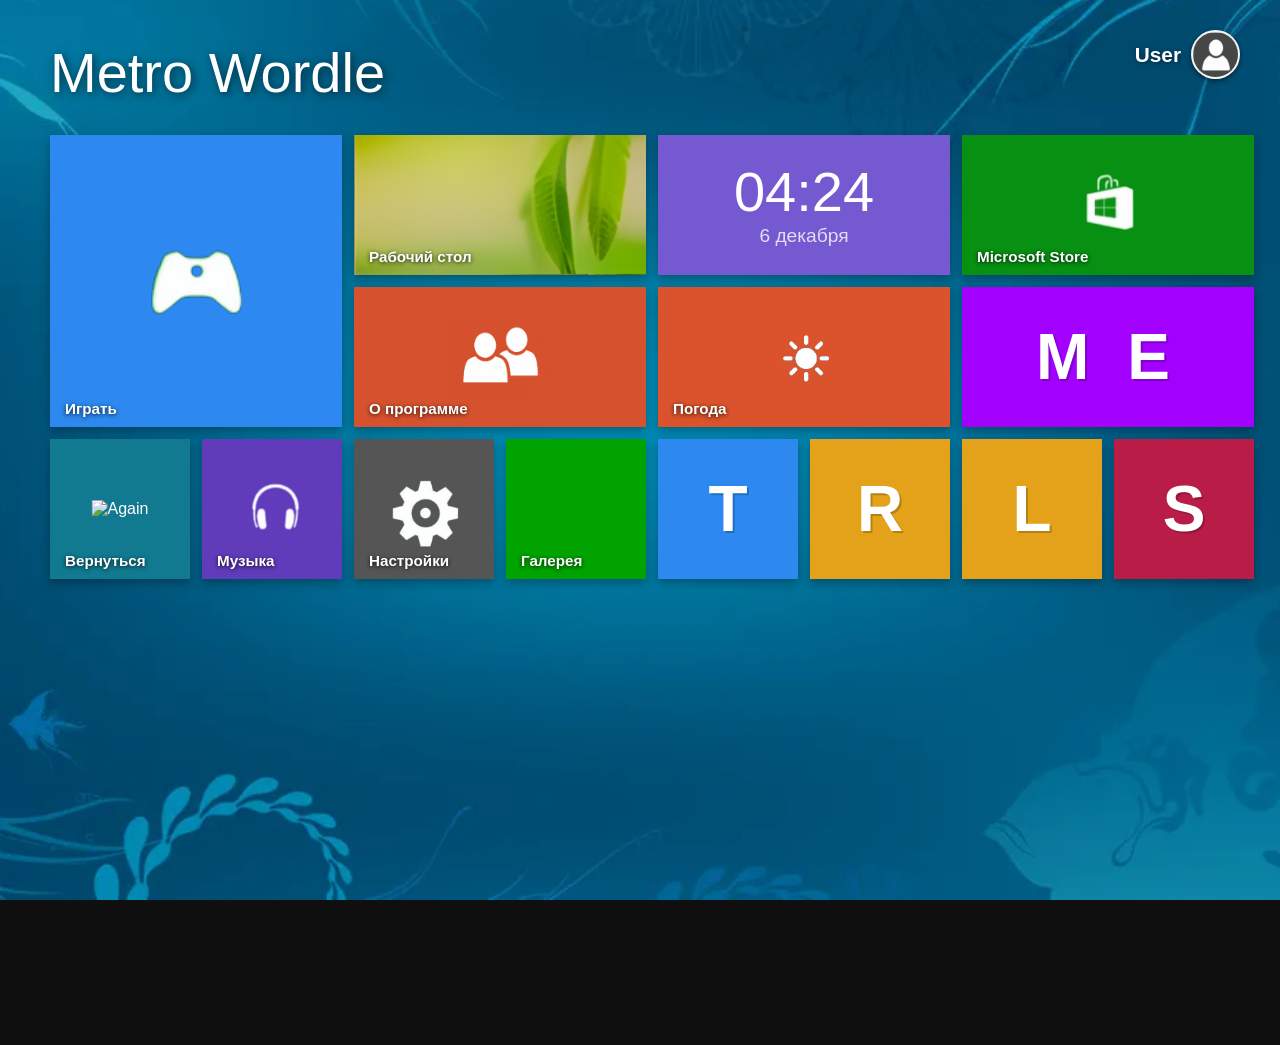
==== index.html @ 3302c1da "Add files via upload" ====
<!DOCTYPE html>
<html lang="ru">
<head>
    <meta charset="UTF-8">
    <meta name="viewport" content="width=device-width, initial-scale=1.0">
    <title>Metro Wordle</title>
    <style>
        @import url('https://fonts.googleapis.com/css2?family=Segoe+UI:wght@300;400;600;700&display=swap');

        :root {
            /* Палитра Metro UI */
            --metro-green: #079012;
            --metro-purple: #7459d1;
            --metro-blue: #2d89ef;
            --metro-red: #b91d47;
            --metro-yellow: #e3a21a;
            --metro-dark: #1d1d1d;
            
            --metro-teal: #117a90;      /* Вернуться в игру */
            --metro-rust: #d6522e;      /* О программе */
            --metro-orange: #da532c;    /* Погода */
            --metro-bright-purple: #a200ff; /* Буквы ME */
            --metro-indigo: #603cba;    /* Музыка */
            --metro-gray: #555555;      /* Настройки */

            --text-white: #ffffff;
        }

        body {
            margin: 0;
            padding: 0;
            font-family: 'Segoe UI', sans-serif;
            background: url('LockScreen.png') no-repeat center center fixed;
            background-size: cover;
            /* Запасной фон, если картинки нет */
            background-color: #0f0f0f; 
            color: var(--text-white);
            height: 100vh;
            overflow: hidden;
            user-select: none;
        }

        /* --- ВЕРХНЯЯ ПАНЕЛЬ --- */
        .top-bar {
            padding: 40px 50px 20px 50px;
            animation: fadeIn 1s ease;
            position: relative;
        }

        .start-title {
            font-size: 3.5rem;
            font-weight: 300;
            text-shadow: 2px 2px 10px rgba(0,0,0,0.6);
        }

        .user-profile {
            position: absolute;
            top: 30px;
            right: 40px;
            display: flex;
            align-items: center;
            gap: 10px;
            cursor: pointer;
            z-index: 50;
        }

        .user-name { 
            font-size: 1.3rem; 
            font-weight: 600; 
            text-shadow: 1px 1px 5px rgba(0,0,0,0.5);
        }
        
        .user-avatar { 
            width: 45px; height: 45px; 
            border-radius: 50%;
            object-fit: cover;
            border: 2px solid rgba(255,255,255,0.8);
            box-shadow: 0 2px 5px rgba(0,0,0,0.5);
            background: #ccc;
        }

        /* --- СЕТКА ПЛИТОК --- */
        .scroll-container {
            width: 100%;
            height: 100%;
            overflow-x: auto;
            overflow-y: hidden;
            padding-bottom: 20px;
        }

        .tile-grid {
            display: grid;
            grid-template-columns: repeat(8, 140px);
            grid-template-rows: repeat(3, 140px);
            gap: 12px;
            padding-left: 50px;
            padding-right: 50px;
            margin-top: 10px;
            animation: slideIn 0.6s ease-out;
            width: max-content;
        }

        .scroll-container::-webkit-scrollbar { height: 8px; }
        .scroll-container::-webkit-scrollbar-track { background: transparent; }
        .scroll-container::-webkit-scrollbar-thumb { background: rgba(255,255,255,0.3); border-radius: 4px; }
        .scroll-container::-webkit-scrollbar-thumb:hover { background: rgba(255,255,255,0.5); }

        @keyframes slideIn {
            from { transform: translateX(50px); opacity: 0; }
            to { transform: translateX(0); opacity: 1; }
        }
        @keyframes fadeIn { from { opacity: 0; } to { opacity: 1; } }

        .tile {
            position: relative;
            cursor: pointer;
            transition: transform 0.1s linear, outline 0.1s;
            overflow: hidden;
            background-color: var(--metro-dark);
            box-shadow: 0 4px 10px rgba(0,0,0,0.3);
        }

        .tile:hover {
            outline: 3px solid rgba(255,255,255,0.5);
            transform: scale(0.98);
            z-index: 10;
        }

        .tile-content {
            position: absolute;
            bottom: 10px;
            left: 15px;
            display: flex;
            flex-direction: column;
            width: 85%;
            z-index: 2;
        }

        .tile-label { font-size: 0.95rem; font-weight: 600; margin-top: 5px; text-shadow: 0 1px 4px rgba(0,0,0,0.8);}
        
        .tile-img {
            position: absolute;
            top: 50%; left: 50%;
            transform: translate(-50%, -50%);
            max-width: 60%;
            max-height: 60%;
            object-fit: contain;
            z-index: 1;
        }

        /* --- СТИЛИ ПЛИТОК --- */
        .tile-game { grid-column: span 2; grid-row: span 2; background: #2d89ef; }
        .tile-game .tile-img { max-width: 50%; max-height: 50%; }

        .tile-clock {
            grid-column: span 2;
            background-color: var(--metro-purple);
            display: flex;
            align-items: center;
            justify-content: center;
        }
        .clock-data { display: flex; flex-direction: column; align-items: center; z-index: 2;}
        .time-text { font-size: 3.5rem; font-weight: 300; line-height: 1; }
        .date-text { font-size: 1.2rem; opacity: 0.8; margin-top: 5px; }

        .tile-store { grid-column: span 2; background-color: var(--metro-green); }

        .tile-desktop { grid-column: span 2; background-color: #2b2b2b; }
        .tile-img-full {
            position: absolute;
            top: 0; left: 0;
            width: 100%; height: 100%;
            object-fit: cover;
            z-index: 0;
        }

        .tile-return { grid-column: span 1; background-color: var(--metro-teal); }
        .tile-about { grid-column: span 2; background-color: var(--metro-rust); }
        .tile-music { grid-column: span 1; background-color: var(--metro-indigo); }
        .tile-weather { grid-column: span 2; background-color: var(--metro-orange); }
        .tile-gallery { grid-column: span 1; background-color: #00a300; }
        .tile-settings { grid-column: span 1; background-color: var(--metro-gray); }

        .tile-letter { display: flex; align-items: center; justify-content: center; }
        .letter-span { font-size: 4rem; font-weight: 700; text-shadow: 2px 2px 0px rgba(0,0,0,0.2); }
        
        .tile-me { grid-column: span 2; background-color: var(--metro-bright-purple); }
        .tile-me .letter-span { letter-spacing: 10px; }

        .tile-t { grid-column: span 1; background-color: var(--metro-blue); }
        .tile-r { grid-column: span 1; background-color: var(--metro-yellow); }
        .tile-l { grid-column: span 1; background-color: #e3a21a; }
        .tile-s { grid-column: span 1; background-color: #b91d47; }

        /* --- ОКНО ПРИЛОЖЕНИЯ --- */
        .app-window {
            display: none;
            position: fixed;
            top: 0; left: 0;
            width: 100%; height: 100%;
            background: #111;
            z-index: 100;
            flex-direction: column;
            animation: openApp 0.3s cubic-bezier(0.1, 0.9, 0.2, 1);
        }

        @keyframes openApp {
            from { transform: scale(0.9); opacity: 0; }
            to { transform: scale(1); opacity: 1; }
        }

        .app-header {
            padding: 15px 30px;
            display: flex;
            align-items: center;
            background: #1f1f1f;
            box-shadow: 0 2px 10px rgba(0,0,0,0.5);
        }

        .back-btn {
            background: none;
            border: 2px solid white;
            border-radius: 50%;
            color: white;
            width: 35px; height: 35px;
            font-size: 18px;
            cursor: pointer;
            margin-right: 20px;
            display: flex; align-items: center; justify-content: center;
        }
        .back-btn:hover { background: white; color: black; }

        .app-title { font-size: 1.5rem; font-weight: 600; text-transform: uppercase; letter-spacing: 1px; }

        /* --- ЭКРАН ВЫБОРА РЕЖИМА --- */
        #mode-selection {
            display: flex;
            flex-direction: row;
            align-items: center;
            justify-content: center;
            height: 100%;
            gap: 40px;
        }

        .selection-card {
            width: 280px;
            height: 280px;
            background: #333;
            display: flex;
            flex-direction: column;
            justify-content: center;
            align-items: center;
            cursor: pointer;
            transition: 0.2s;
            border: 2px solid transparent;
            text-align: center;
            padding: 20px;
        }
        
        .selection-card:hover { transform: scale(1.05); }

        .card-create { background: var(--metro-blue); }
        .card-create:hover { outline: 4px solid rgba(255,255,255,0.3); }

        .card-random { background: var(--metro-green); }
        .card-random:hover { outline: 4px solid rgba(255,255,255,0.3); }

        .card-img-icon {
            width: 100px;
            height: 100px;
            object-fit: contain;
            margin-bottom: 20px;
        }

        .card-title { font-size: 1.8rem; font-weight: 600; margin: 0; }
        .card-desc { font-size: 1rem; opacity: 0.8; margin-top: 10px; }

        /* --- ЭКРАН СОЗДАНИЯ ИГРЫ --- */
        .create-interface {
            display: flex;
            flex-direction: column;
            align-items: center;
            justify-content: center;
            height: 100%;
            animation: fadeIn 0.5s;
        }

        .metro-input {
            background: transparent;
            border: none;
            border-bottom: 2px solid #666;
            color: white;
            font-size: 2.5rem;
            text-align: center;
            width: 80%;
            max-width: 400px;
            padding: 10px;
            margin-bottom: 40px;
            text-transform: uppercase;
            outline: none;
            transition: border-color 0.3s;
        }
        .metro-input:focus { border-color: var(--metro-blue); }
        .metro-input::placeholder { color: #555; font-size: 2rem; }

        .metro-btn-action {
            background: var(--metro-blue);
            color: white;
            padding: 15px 40px;
            font-size: 1.2rem;
            cursor: pointer;
            border: none;
            font-weight: 600;
            transition: 0.2s;
        }
        .metro-btn-action:hover { background: #1b6eae; transform: scale(1.05); }

        .link-box {
            background: #222;
            border: 1px solid #444;
            padding: 15px;
            width: 80%;
            max-width: 500px;
            color: #aaa;
            margin-top: 20px;
            font-family: monospace;
            font-size: 1.1rem;
            text-align: center;
        }

        /* --- ЭКРАН "О ПРОГРАММЕ" --- */
        #about-interface {
            display: none;
            flex-direction: column;
            padding: 40px;
            max-width: 800px;
            margin: 0 auto;
            color: #eee;
            overflow-y: auto;
        }
        #about-interface h2 { font-size: 2.5rem; margin-bottom: 10px; color: var(--metro-rust); }
        #about-interface h4 { font-size: 1.2rem; margin-bottom: 30px; opacity: 0.8; font-weight: 300; }
        #about-interface p { font-size: 1.1rem; line-height: 1.6; margin-bottom: 20px; }
        #about-interface .credits { margin-top: 40px; border-top: 1px solid #444; padding-top: 20px; }
        #about-interface .ps { margin-top: 30px; font-style: italic; opacity: 0.5; font-size: 0.9rem; }

        /* --- ИГРОВОЕ ПОЛЕ --- */
        #game-interface {
            display: none;
            flex-direction: column;
            height: 100%;
        }

        #game-container {
            flex-grow: 1;
            display: flex;
            flex-direction: column;
            align-items: center;
            justify-content: center;
            gap: 6px;
        }

        .row { display: flex; gap: 6px; }

        .tile-game-cell {
            width: 55px; height: 55px;
            border: 2px solid #444;
            display: flex; align-items: center; justify-content: center;
            font-size: 2rem; font-weight: bold;
            text-transform: uppercase;
            background: transparent;
            border-radius: 0;
            transition: background-color 0.5s, border-color 0.5s;
        }

        /* Классы для состояний букв */
        .correct { background-color: var(--metro-green) !important; border-color: var(--metro-green) !important; color: white; }
        .present { background-color: var(--metro-yellow) !important; border-color: var(--metro-yellow) !important; color: white; }
        .absent { background-color: #3a3a3c !important; border-color: #3a3a3c !important; color: white; }

        /* --- КЛАВИАТУРА --- */
        #keyboard-container {
            background: #1a1a1a;
            padding: 15px 0 25px 0;
            display: flex;
            justify-content: center;
        }

        #mini-keyboard {
            display: flex;
            flex-direction: column;
            align-items: center;
            gap: 6px;
            width: 98%;
            max-width: 800px;
        }

        .kb-row {
            display: flex;
            justify-content: center;
            gap: 5px;
            width: 100%;
        }

        .key {
            height: 50px;
            flex: 1;
            background: #444;
            color: white;
            display: flex; align-items: center; justify-content: center;
            font-weight: 600;
            cursor: pointer;
            font-size: 1.1rem;
            border-radius: 4px;
            max-width: 50px;
            transition: background 0.1s;
        }
        
        .key:hover { background: #666; }
        .key:active { background: #888; }

        .key-wide { flex: 1.5; max-width: 80px; font-size: 0.9rem; }
        .key-enter { background: var(--metro-green); }
        .key-back { background: var(--metro-red); }

        #message-area {
            text-align: center;
            height: 30px;
            color: white;
            font-size: 1.2rem;
            margin-top: 10px;
        }
    </style>
</head>
<body>

    <div class="top-bar">
        <div class="start-title">Metro Wordle</div>
        
        <div class="user-profile">
            <div class="user-name">User</div>
            <img src="user.png" alt="User" class="user-avatar">
        </div>
    </div>

    <!-- Контейнер с прокруткой -->
    <div class="scroll-container">
        <div class="tile-grid">
            
            <!-- КОЛОНКА 1-2 -->
            <!-- Игра -->
            <div class="tile tile-game" onclick="openGameMenu()">
                <img src="Game.png" alt="Game" class="tile-img">
                <div class="tile-content">
                    <span class="tile-label">Играть</span>
                </div>
            </div>
            <!-- Рабочий стол -->
            <div class="tile tile-desktop">
                <img src="Desktop.png" alt="Desktop" class="tile-img-full">
                <div class="tile-content">
                    <span class="tile-label">Рабочий стол</span>
                </div>
            </div>

            <!-- КОЛОНКА 3-4 -->
            <!-- Часы -->
            <div class="tile tile-clock" id="live-clock">
                <div class="clock-data">
                    <span class="time-text">--:--</span>
                    <span class="date-text">-- ---</span>
                </div>
            </div>
            <!-- Магазин -->
            <div class="tile tile-store">
                <img src="Store.png" alt="Store" class="tile-img">
                <div class="tile-content">
                    <span class="tile-label">Microsoft Store</span>
                </div>
            </div>
            <!-- О программе -->
            <div class="tile tile-about" onclick="openAbout()">
                <img src="info.png" alt="Info" class="tile-img">
                <div class="tile-content">
                    <span class="tile-label">О программе</span>
                </div>
            </div>

            <!-- КОЛОНКА 5-6 -->
            <!-- Погода -->
            <div class="tile tile-weather">
                <img src="weather.png" alt="Weather" class="tile-img">
                <div class="tile-content">
                    <span class="tile-label">Погода</span>
                </div>
            </div>
            <!-- ME -->
            <div class="tile tile-letter tile-me"><span class="letter-span">M E</span></div>
            <!-- Вернуться -->
            <div class="tile tile-return" onclick="resumeGame()">
                <img src="again.png" alt="Again" class="tile-img">
                <div class="tile-content">
                    <span class="tile-label">Вернуться</span>
                </div>
            </div>
            <!-- Музыка -->
            <div class="tile tile-music">
                <img src="Music.png" alt="Music" class="tile-img">
                <div class="tile-content">
                    <span class="tile-label">Музыка</span>
                </div>
            </div>

            <!-- КОЛОНКА 7-8 -->
            <!-- Настройки -->
            <div class="tile tile-settings">
                <img src="Seting.png" alt="Settings" class="tile-img">
                <div class="tile-content">
                    <span class="tile-label">Настройки</span>
                </div>
            </div>
             <!-- Галерея -->
             <div class="tile tile-gallery">
                <div class="tile-content">
                    <span class="tile-label">Галерея</span>
                </div>
            </div>
            <!-- Буквы T R -->
            <div class="tile tile-letter tile-t"><span class="letter-span">T</span></div>
            <div class="tile tile-letter tile-r"><span class="letter-span">R</span></div>
            <!-- Буквы L S -->
            <div class="tile tile-letter tile-l"><span class="letter-span">L</span></div>
            <div class="tile tile-letter tile-s"><span class="letter-span">S</span></div>

        </div>
    </div>

    <!-- Внутреннее окно приложения -->
    <div id="game-app" class="app-window">
        <div class="app-header">
            <div class="back-btn" onclick="handleBackButton()">&#8592;</div>
            <span class="app-title" id="app-title-text">METRO WORDLE</span>
        </div>

        <!-- Экран выбора режима -->
        <div id="mode-selection">
            <div class="selection-card card-create" onclick="startCreateMode()">
                <img src="Create.png" alt="Create" class="card-img-icon">
                <div class="card-title">Создать игру</div>
                <div class="card-desc">Загадай слово для друга</div>
            </div>

            <div class="selection-card card-random" onclick="startRandomMode()">
                <img src="Random.png" alt="Random" class="card-img-icon">
                <div class="card-title">Случайно</div>
                <div class="card-desc">Угадай слово из базы</div>
            </div>
        </div>

        <!-- Интерфейс самой игры -->
        <div id="game-interface">
            <div id="message-area"></div>
            <div id="game-container"></div>
            
            <div id="keyboard-container">
                <div id="mini-keyboard"></div>
            </div>
        </div>

        <!-- Интерфейс "О программе" -->
        <div id="about-interface">
            <h2>Metro Wordle</h2>
            <h4>Улучшенная версия Wordle</h4>
            
            <p><strong>История создания:</strong> Мы с друзьями играли в Wordle и заметили, что мало букв. Jonny_Silver решил создать свой Wordle — изначально назвав его Meme Wordle. Позже проект подхватил Laroslav7, который придумал концепцию Metro Wordle.</p>
            
            <div class="credits">
                <p><strong>Версия:</strong> 1.1</p>
                <p><strong>Программисты:</strong> Google AI Studio, Gemini</p>
            </div>

            <div class="ps">P.S. Этот сайт создан без CSS (почти).</div>
        </div>
    </div>

    <script src="script.js"></script>
</body>
</html>
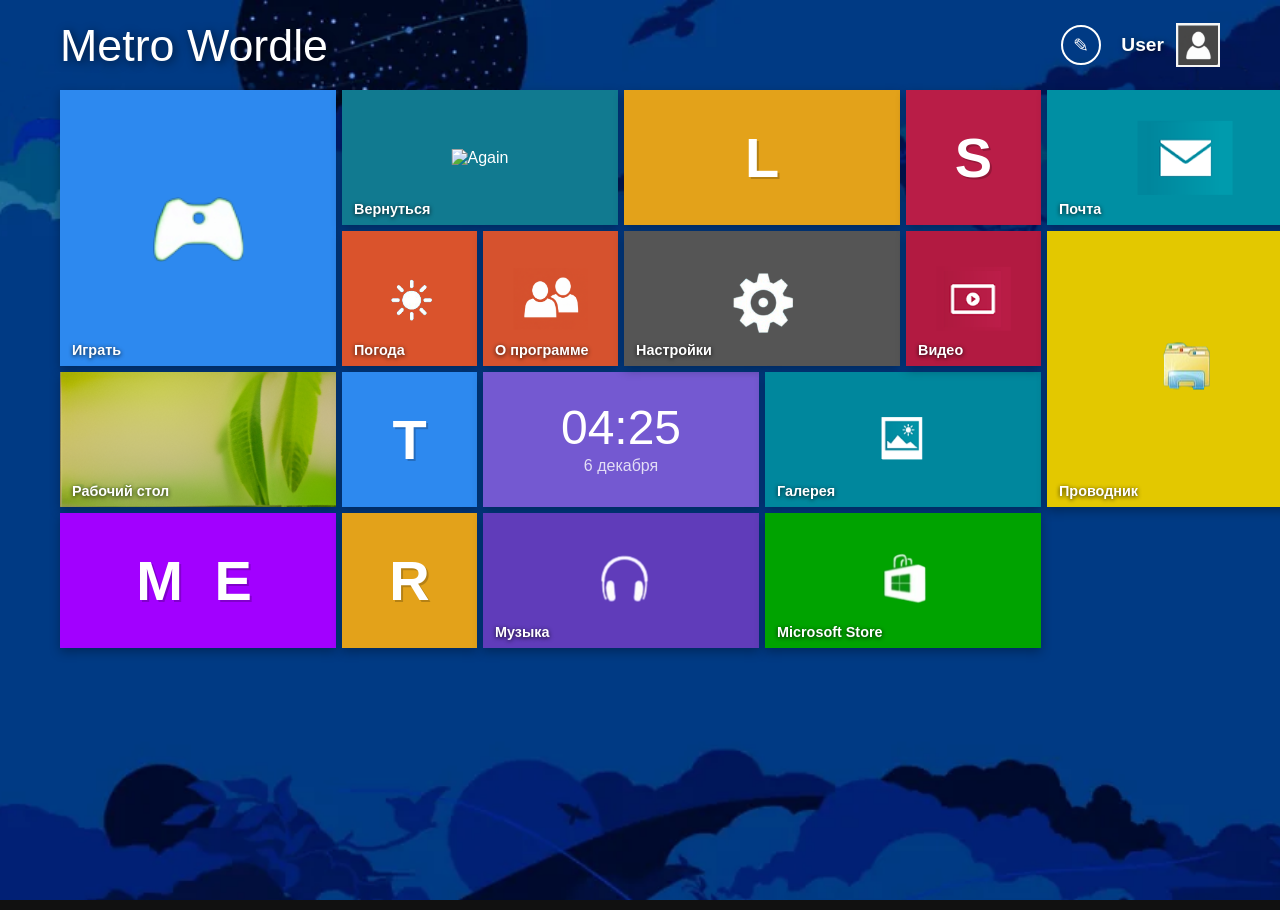
==== commit 3dedebab: "Wordle Metro 1.2  полный релиз" ====
--- a/index.html
+++ b/index.html
@@ -1,588 +1,478 @@
-<!DOCTYPE html>
-<html lang="ru">
-<head>
-    <meta charset="UTF-8">
-    <meta name="viewport" content="width=device-width, initial-scale=1.0">
-    <title>Metro Wordle</title>
-    <style>
-        @import url('https://fonts.googleapis.com/css2?family=Segoe+UI:wght@300;400;600;700&display=swap');
-
-        :root {
-            /* Палитра Metro UI */
-            --metro-green: #079012;
-            --metro-purple: #7459d1;
-            --metro-blue: #2d89ef;
-            --metro-red: #b91d47;
-            --metro-yellow: #e3a21a;
-            --metro-dark: #1d1d1d;
-            
-            --metro-teal: #117a90;      /* Вернуться в игру */
-            --metro-rust: #d6522e;      /* О программе */
-            --metro-orange: #da532c;    /* Погода */
-            --metro-bright-purple: #a200ff; /* Буквы ME */
-            --metro-indigo: #603cba;    /* Музыка */
-            --metro-gray: #555555;      /* Настройки */
-
-            --text-white: #ffffff;
-        }
-
-        body {
-            margin: 0;
-            padding: 0;
-            font-family: 'Segoe UI', sans-serif;
-            background: url('LockScreen.png') no-repeat center center fixed;
-            background-size: cover;
-            /* Запасной фон, если картинки нет */
-            background-color: #0f0f0f; 
-            color: var(--text-white);
-            height: 100vh;
-            overflow: hidden;
-            user-select: none;
-        }
-
-        /* --- ВЕРХНЯЯ ПАНЕЛЬ --- */
-        .top-bar {
-            padding: 40px 50px 20px 50px;
-            animation: fadeIn 1s ease;
-            position: relative;
-        }
-
-        .start-title {
-            font-size: 3.5rem;
-            font-weight: 300;
-            text-shadow: 2px 2px 10px rgba(0,0,0,0.6);
-        }
-
-        .user-profile {
-            position: absolute;
-            top: 30px;
-            right: 40px;
-            display: flex;
-            align-items: center;
-            gap: 10px;
-            cursor: pointer;
-            z-index: 50;
-        }
-
-        .user-name { 
-            font-size: 1.3rem; 
-            font-weight: 600; 
-            text-shadow: 1px 1px 5px rgba(0,0,0,0.5);
-        }
-        
-        .user-avatar { 
-            width: 45px; height: 45px; 
-            border-radius: 50%;
-            object-fit: cover;
-            border: 2px solid rgba(255,255,255,0.8);
-            box-shadow: 0 2px 5px rgba(0,0,0,0.5);
-            background: #ccc;
-        }
-
-        /* --- СЕТКА ПЛИТОК --- */
-        .scroll-container {
-            width: 100%;
-            height: 100%;
-            overflow-x: auto;
-            overflow-y: hidden;
-            padding-bottom: 20px;
-        }
-
-        .tile-grid {
-            display: grid;
-            grid-template-columns: repeat(8, 140px);
-            grid-template-rows: repeat(3, 140px);
-            gap: 12px;
-            padding-left: 50px;
-            padding-right: 50px;
-            margin-top: 10px;
-            animation: slideIn 0.6s ease-out;
-            width: max-content;
-        }
-
-        .scroll-container::-webkit-scrollbar { height: 8px; }
-        .scroll-container::-webkit-scrollbar-track { background: transparent; }
-        .scroll-container::-webkit-scrollbar-thumb { background: rgba(255,255,255,0.3); border-radius: 4px; }
-        .scroll-container::-webkit-scrollbar-thumb:hover { background: rgba(255,255,255,0.5); }
-
-        @keyframes slideIn {
-            from { transform: translateX(50px); opacity: 0; }
-            to { transform: translateX(0); opacity: 1; }
-        }
-        @keyframes fadeIn { from { opacity: 0; } to { opacity: 1; } }
-
-        .tile {
-            position: relative;
-            cursor: pointer;
-            transition: transform 0.1s linear, outline 0.1s;
-            overflow: hidden;
-            background-color: var(--metro-dark);
-            box-shadow: 0 4px 10px rgba(0,0,0,0.3);
-        }
-
-        .tile:hover {
-            outline: 3px solid rgba(255,255,255,0.5);
-            transform: scale(0.98);
-            z-index: 10;
-        }
-
-        .tile-content {
-            position: absolute;
-            bottom: 10px;
-            left: 15px;
-            display: flex;
-            flex-direction: column;
-            width: 85%;
-            z-index: 2;
-        }
-
-        .tile-label { font-size: 0.95rem; font-weight: 600; margin-top: 5px; text-shadow: 0 1px 4px rgba(0,0,0,0.8);}
-        
-        .tile-img {
-            position: absolute;
-            top: 50%; left: 50%;
-            transform: translate(-50%, -50%);
-            max-width: 60%;
-            max-height: 60%;
-            object-fit: contain;
-            z-index: 1;
-        }
-
-        /* --- СТИЛИ ПЛИТОК --- */
-        .tile-game { grid-column: span 2; grid-row: span 2; background: #2d89ef; }
-        .tile-game .tile-img { max-width: 50%; max-height: 50%; }
-
-        .tile-clock {
-            grid-column: span 2;
-            background-color: var(--metro-purple);
-            display: flex;
-            align-items: center;
-            justify-content: center;
-        }
-        .clock-data { display: flex; flex-direction: column; align-items: center; z-index: 2;}
-        .time-text { font-size: 3.5rem; font-weight: 300; line-height: 1; }
-        .date-text { font-size: 1.2rem; opacity: 0.8; margin-top: 5px; }
-
-        .tile-store { grid-column: span 2; background-color: var(--metro-green); }
-
-        .tile-desktop { grid-column: span 2; background-color: #2b2b2b; }
-        .tile-img-full {
-            position: absolute;
-            top: 0; left: 0;
-            width: 100%; height: 100%;
-            object-fit: cover;
-            z-index: 0;
-        }
-
-        .tile-return { grid-column: span 1; background-color: var(--metro-teal); }
-        .tile-about { grid-column: span 2; background-color: var(--metro-rust); }
-        .tile-music { grid-column: span 1; background-color: var(--metro-indigo); }
-        .tile-weather { grid-column: span 2; background-color: var(--metro-orange); }
-        .tile-gallery { grid-column: span 1; background-color: #00a300; }
-        .tile-settings { grid-column: span 1; background-color: var(--metro-gray); }
-
-        .tile-letter { display: flex; align-items: center; justify-content: center; }
-        .letter-span { font-size: 4rem; font-weight: 700; text-shadow: 2px 2px 0px rgba(0,0,0,0.2); }
-        
-        .tile-me { grid-column: span 2; background-color: var(--metro-bright-purple); }
-        .tile-me .letter-span { letter-spacing: 10px; }
-
-        .tile-t { grid-column: span 1; background-color: var(--metro-blue); }
-        .tile-r { grid-column: span 1; background-color: var(--metro-yellow); }
-        .tile-l { grid-column: span 1; background-color: #e3a21a; }
-        .tile-s { grid-column: span 1; background-color: #b91d47; }
-
-        /* --- ОКНО ПРИЛОЖЕНИЯ --- */
-        .app-window {
-            display: none;
-            position: fixed;
-            top: 0; left: 0;
-            width: 100%; height: 100%;
-            background: #111;
-            z-index: 100;
-            flex-direction: column;
-            animation: openApp 0.3s cubic-bezier(0.1, 0.9, 0.2, 1);
-        }
-
-        @keyframes openApp {
-            from { transform: scale(0.9); opacity: 0; }
-            to { transform: scale(1); opacity: 1; }
-        }
-
-        .app-header {
-            padding: 15px 30px;
-            display: flex;
-            align-items: center;
-            background: #1f1f1f;
-            box-shadow: 0 2px 10px rgba(0,0,0,0.5);
-        }
-
-        .back-btn {
-            background: none;
-            border: 2px solid white;
-            border-radius: 50%;
-            color: white;
-            width: 35px; height: 35px;
-            font-size: 18px;
-            cursor: pointer;
-            margin-right: 20px;
-            display: flex; align-items: center; justify-content: center;
-        }
-        .back-btn:hover { background: white; color: black; }
-
-        .app-title { font-size: 1.5rem; font-weight: 600; text-transform: uppercase; letter-spacing: 1px; }
-
-        /* --- ЭКРАН ВЫБОРА РЕЖИМА --- */
-        #mode-selection {
-            display: flex;
-            flex-direction: row;
-            align-items: center;
-            justify-content: center;
-            height: 100%;
-            gap: 40px;
-        }
-
-        .selection-card {
-            width: 280px;
-            height: 280px;
-            background: #333;
-            display: flex;
-            flex-direction: column;
-            justify-content: center;
-            align-items: center;
-            cursor: pointer;
-            transition: 0.2s;
-            border: 2px solid transparent;
-            text-align: center;
-            padding: 20px;
-        }
-        
-        .selection-card:hover { transform: scale(1.05); }
-
-        .card-create { background: var(--metro-blue); }
-        .card-create:hover { outline: 4px solid rgba(255,255,255,0.3); }
-
-        .card-random { background: var(--metro-green); }
-        .card-random:hover { outline: 4px solid rgba(255,255,255,0.3); }
-
-        .card-img-icon {
-            width: 100px;
-            height: 100px;
-            object-fit: contain;
-            margin-bottom: 20px;
-        }
-
-        .card-title { font-size: 1.8rem; font-weight: 600; margin: 0; }
-        .card-desc { font-size: 1rem; opacity: 0.8; margin-top: 10px; }
-
-        /* --- ЭКРАН СОЗДАНИЯ ИГРЫ --- */
-        .create-interface {
-            display: flex;
-            flex-direction: column;
-            align-items: center;
-            justify-content: center;
-            height: 100%;
-            animation: fadeIn 0.5s;
-        }
-
-        .metro-input {
-            background: transparent;
-            border: none;
-            border-bottom: 2px solid #666;
-            color: white;
-            font-size: 2.5rem;
-            text-align: center;
-            width: 80%;
-            max-width: 400px;
-            padding: 10px;
-            margin-bottom: 40px;
-            text-transform: uppercase;
-            outline: none;
-            transition: border-color 0.3s;
-        }
-        .metro-input:focus { border-color: var(--metro-blue); }
-        .metro-input::placeholder { color: #555; font-size: 2rem; }
-
-        .metro-btn-action {
-            background: var(--metro-blue);
-            color: white;
-            padding: 15px 40px;
-            font-size: 1.2rem;
-            cursor: pointer;
-            border: none;
-            font-weight: 600;
-            transition: 0.2s;
-        }
-        .metro-btn-action:hover { background: #1b6eae; transform: scale(1.05); }
-
-        .link-box {
-            background: #222;
-            border: 1px solid #444;
-            padding: 15px;
-            width: 80%;
-            max-width: 500px;
-            color: #aaa;
-            margin-top: 20px;
-            font-family: monospace;
-            font-size: 1.1rem;
-            text-align: center;
-        }
-
-        /* --- ЭКРАН "О ПРОГРАММЕ" --- */
-        #about-interface {
-            display: none;
-            flex-direction: column;
-            padding: 40px;
-            max-width: 800px;
-            margin: 0 auto;
-            color: #eee;
-            overflow-y: auto;
-        }
-        #about-interface h2 { font-size: 2.5rem; margin-bottom: 10px; color: var(--metro-rust); }
-        #about-interface h4 { font-size: 1.2rem; margin-bottom: 30px; opacity: 0.8; font-weight: 300; }
-        #about-interface p { font-size: 1.1rem; line-height: 1.6; margin-bottom: 20px; }
-        #about-interface .credits { margin-top: 40px; border-top: 1px solid #444; padding-top: 20px; }
-        #about-interface .ps { margin-top: 30px; font-style: italic; opacity: 0.5; font-size: 0.9rem; }
-
-        /* --- ИГРОВОЕ ПОЛЕ --- */
-        #game-interface {
-            display: none;
-            flex-direction: column;
-            height: 100%;
-        }
-
-        #game-container {
-            flex-grow: 1;
-            display: flex;
-            flex-direction: column;
-            align-items: center;
-            justify-content: center;
-            gap: 6px;
-        }
-
-        .row { display: flex; gap: 6px; }
-
-        .tile-game-cell {
-            width: 55px; height: 55px;
-            border: 2px solid #444;
-            display: flex; align-items: center; justify-content: center;
-            font-size: 2rem; font-weight: bold;
-            text-transform: uppercase;
-            background: transparent;
-            border-radius: 0;
-            transition: background-color 0.5s, border-color 0.5s;
-        }
-
-        /* Классы для состояний букв */
-        .correct { background-color: var(--metro-green) !important; border-color: var(--metro-green) !important; color: white; }
-        .present { background-color: var(--metro-yellow) !important; border-color: var(--metro-yellow) !important; color: white; }
-        .absent { background-color: #3a3a3c !important; border-color: #3a3a3c !important; color: white; }
-
-        /* --- КЛАВИАТУРА --- */
-        #keyboard-container {
-            background: #1a1a1a;
-            padding: 15px 0 25px 0;
-            display: flex;
-            justify-content: center;
-        }
-
-        #mini-keyboard {
-            display: flex;
-            flex-direction: column;
-            align-items: center;
-            gap: 6px;
-            width: 98%;
-            max-width: 800px;
-        }
-
-        .kb-row {
-            display: flex;
-            justify-content: center;
-            gap: 5px;
-            width: 100%;
-        }
-
-        .key {
-            height: 50px;
-            flex: 1;
-            background: #444;
-            color: white;
-            display: flex; align-items: center; justify-content: center;
-            font-weight: 600;
-            cursor: pointer;
-            font-size: 1.1rem;
-            border-radius: 4px;
-            max-width: 50px;
-            transition: background 0.1s;
-        }
-        
-        .key:hover { background: #666; }
-        .key:active { background: #888; }
-
-        .key-wide { flex: 1.5; max-width: 80px; font-size: 0.9rem; }
-        .key-enter { background: var(--metro-green); }
-        .key-back { background: var(--metro-red); }
-
-        #message-area {
-            text-align: center;
-            height: 30px;
-            color: white;
-            font-size: 1.2rem;
-            margin-top: 10px;
-        }
-    </style>
-</head>
-<body>
-
-    <div class="top-bar">
-        <div class="start-title">Metro Wordle</div>
-        
-        <div class="user-profile">
-            <div class="user-name">User</div>
-            <img src="user.png" alt="User" class="user-avatar">
-        </div>
-    </div>
-
-    <!-- Контейнер с прокруткой -->
-    <div class="scroll-container">
-        <div class="tile-grid">
-            
-            <!-- КОЛОНКА 1-2 -->
-            <!-- Игра -->
-            <div class="tile tile-game" onclick="openGameMenu()">
-                <img src="Game.png" alt="Game" class="tile-img">
-                <div class="tile-content">
-                    <span class="tile-label">Играть</span>
-                </div>
-            </div>
-            <!-- Рабочий стол -->
-            <div class="tile tile-desktop">
-                <img src="Desktop.png" alt="Desktop" class="tile-img-full">
-                <div class="tile-content">
-                    <span class="tile-label">Рабочий стол</span>
-                </div>
-            </div>
-
-            <!-- КОЛОНКА 3-4 -->
-            <!-- Часы -->
-            <div class="tile tile-clock" id="live-clock">
-                <div class="clock-data">
-                    <span class="time-text">--:--</span>
-                    <span class="date-text">-- ---</span>
-                </div>
-            </div>
-            <!-- Магазин -->
-            <div class="tile tile-store">
-                <img src="Store.png" alt="Store" class="tile-img">
-                <div class="tile-content">
-                    <span class="tile-label">Microsoft Store</span>
-                </div>
-            </div>
-            <!-- О программе -->
-            <div class="tile tile-about" onclick="openAbout()">
-                <img src="info.png" alt="Info" class="tile-img">
-                <div class="tile-content">
-                    <span class="tile-label">О программе</span>
-                </div>
-            </div>
-
-            <!-- КОЛОНКА 5-6 -->
-            <!-- Погода -->
-            <div class="tile tile-weather">
-                <img src="weather.png" alt="Weather" class="tile-img">
-                <div class="tile-content">
-                    <span class="tile-label">Погода</span>
-                </div>
-            </div>
-            <!-- ME -->
-            <div class="tile tile-letter tile-me"><span class="letter-span">M E</span></div>
-            <!-- Вернуться -->
-            <div class="tile tile-return" onclick="resumeGame()">
-                <img src="again.png" alt="Again" class="tile-img">
-                <div class="tile-content">
-                    <span class="tile-label">Вернуться</span>
-                </div>
-            </div>
-            <!-- Музыка -->
-            <div class="tile tile-music">
-                <img src="Music.png" alt="Music" class="tile-img">
-                <div class="tile-content">
-                    <span class="tile-label">Музыка</span>
-                </div>
-            </div>
-
-            <!-- КОЛОНКА 7-8 -->
-            <!-- Настройки -->
-            <div class="tile tile-settings">
-                <img src="Seting.png" alt="Settings" class="tile-img">
-                <div class="tile-content">
-                    <span class="tile-label">Настройки</span>
-                </div>
-            </div>
-             <!-- Галерея -->
-             <div class="tile tile-gallery">
-                <div class="tile-content">
-                    <span class="tile-label">Галерея</span>
-                </div>
-            </div>
-            <!-- Буквы T R -->
-            <div class="tile tile-letter tile-t"><span class="letter-span">T</span></div>
-            <div class="tile tile-letter tile-r"><span class="letter-span">R</span></div>
-            <!-- Буквы L S -->
-            <div class="tile tile-letter tile-l"><span class="letter-span">L</span></div>
-            <div class="tile tile-letter tile-s"><span class="letter-span">S</span></div>
-
-        </div>
-    </div>
-
-    <!-- Внутреннее окно приложения -->
-    <div id="game-app" class="app-window">
-        <div class="app-header">
-            <div class="back-btn" onclick="handleBackButton()">&#8592;</div>
-            <span class="app-title" id="app-title-text">METRO WORDLE</span>
-        </div>
-
-        <!-- Экран выбора режима -->
-        <div id="mode-selection">
-            <div class="selection-card card-create" onclick="startCreateMode()">
-                <img src="Create.png" alt="Create" class="card-img-icon">
-                <div class="card-title">Создать игру</div>
-                <div class="card-desc">Загадай слово для друга</div>
-            </div>
-
-            <div class="selection-card card-random" onclick="startRandomMode()">
-                <img src="Random.png" alt="Random" class="card-img-icon">
-                <div class="card-title">Случайно</div>
-                <div class="card-desc">Угадай слово из базы</div>
-            </div>
-        </div>
-
-        <!-- Интерфейс самой игры -->
-        <div id="game-interface">
-            <div id="message-area"></div>
-            <div id="game-container"></div>
-            
-            <div id="keyboard-container">
-                <div id="mini-keyboard"></div>
-            </div>
-        </div>
-
-        <!-- Интерфейс "О программе" -->
-        <div id="about-interface">
-            <h2>Metro Wordle</h2>
-            <h4>Улучшенная версия Wordle</h4>
-            
-            <p><strong>История создания:</strong> Мы с друзьями играли в Wordle и заметили, что мало букв. Jonny_Silver решил создать свой Wordle — изначально назвав его Meme Wordle. Позже проект подхватил Laroslav7, который придумал концепцию Metro Wordle.</p>
-            
-            <div class="credits">
-                <p><strong>Версия:</strong> 1.1</p>
-                <p><strong>Программисты:</strong> Google AI Studio, Gemini</p>
-            </div>
-
-            <div class="ps">P.S. Этот сайт создан без CSS (почти).</div>
-        </div>
-    </div>
-
-    <script src="script.js"></script>
-</body>
+<!DOCTYPE html>
+<html lang="ru">
+<head>
+    <meta charset="UTF-8">
+    <meta name="viewport" content="width=device-width, initial-scale=1.0">
+    <title>Metro Wordle 1.2</title>
+    <style>
+        @import url('https://fonts.googleapis.com/css2?family=Segoe+UI:wght@300;400;600;700&display=swap');
+
+        :root {
+            /* Палитра */
+            --metro-blue: #2d89ef;
+            --metro-green: #00a300;
+            --metro-purple: #7459d1;
+            --metro-red: #b91d47;
+            --metro-teal: #117a90;
+            --metro-rust: #d6522e;
+            --metro-dark: #1d1d1d;
+            --metro-yellow: #e3a21a;
+            --metro-orange: #da532c;
+            --metro-indigo: #603cba;
+            --metro-gray: #555555;
+            --metro-bright-purple: #a200ff;
+            --metro-cyan: #00879d; 
+            
+            /* Новые цвета по запросу */
+            --metro-video-color: #b21a41;
+            --metro-mail-color: #008fa3;
+            --metro-explorer-color: #e3c800; /* Желтый для проводника */
+
+            --text-white: #ffffff;
+            
+            /* Размеры */
+            --cell-size: 135px; 
+            --gap-size: 6px;
+        }
+
+        body {
+            margin: 0;
+            padding: 0;
+            font-family: 'Segoe UI', sans-serif;
+            background: url('LockScreen.png') no-repeat center center fixed;
+            background-size: cover;
+            background-color: #111; 
+            color: var(--text-white);
+            height: 100vh;
+            overflow: hidden;
+            user-select: none; /* Запрет выделения текста */
+        }
+
+        /* --- ВЕРХНЯЯ ПАНЕЛЬ --- */
+        .top-bar {
+            padding: 15px 60px 5px 60px;
+            animation: fadeIn 1s ease;
+            position: relative;
+            display: flex;
+            justify-content: space-between;
+            align-items: center;
+            height: 60px;
+        }
+
+        .start-title {
+            font-size: 2.8rem;
+            font-weight: 300;
+            text-shadow: 2px 2px 10px rgba(0,0,0,0.6);
+            line-height: 1;
+        }
+
+        .top-right-container { display: flex; align-items: center; gap: 20px; }
+
+        .edit-mode-btn {
+            width: 40px; height: 40px;
+            border-radius: 50%;
+            border: 2px solid white;
+            background: transparent;
+            color: white;
+            font-size: 1.2rem;
+            cursor: pointer;
+            display: flex; align-items: center; justify-content: center;
+            transition: 0.3s;
+            z-index: 60;
+        }
+        .edit-mode-btn:hover { background: rgba(255,255,255,0.2); }
+        .edit-mode-btn.active { background: var(--metro-red); border-color: var(--metro-red); transform: rotate(45deg); }
+
+        .user-profile { display: flex; align-items: center; gap: 12px; cursor: pointer; }
+        .user-name { font-size: 1.2rem; font-weight: 600; text-shadow: 1px 1px 5px rgba(0,0,0,0.5); }
+        
+        .user-avatar { 
+            width: 40px; height: 40px; 
+            border-radius: 0; /* КВАДРАТНАЯ */
+            object-fit: cover; 
+            border: 2px solid rgba(255,255,255,0.8); 
+            background: #ccc; 
+        }
+
+        /* --- СЕТКА ПЛИТОК --- */
+        .scroll-container { 
+            width: 100%; 
+            height: calc(100vh - 80px);
+            overflow-x: auto; 
+            overflow-y: hidden; 
+            padding-left: 60px;
+            padding-right: 60px;
+            padding-top: 10px;
+            white-space: nowrap;
+        }
+        
+        .scroll-container::-webkit-scrollbar { height: 12px; }
+        .scroll-container::-webkit-scrollbar-track { background: transparent; }
+        .scroll-container::-webkit-scrollbar-thumb { background: rgba(255,255,255,0.2); border-radius: 6px; }
+        .scroll-container::-webkit-scrollbar-thumb:hover { background: rgba(255,255,255,0.4); }
+
+        .tile-grid {
+            display: grid;
+            grid-template-rows: repeat(4, var(--cell-size));
+            grid-auto-columns: var(--cell-size);
+            grid-auto-flow: column; 
+            gap: var(--gap-size);
+            animation: slideIn 0.6s cubic-bezier(0.1, 0.9, 0.2, 1);
+            width: max-content;
+            height: max-content;
+        }
+
+        .tile-grid.editing-active .tile { 
+            transform: scale(0.92); opacity: 0.8; cursor: grab; 
+            outline: 2px dashed rgba(255,255,255,0.5); transition: all 0.3s;
+        }
+        .tile-grid.editing-active .tile:hover, .tile-grid.editing-active .tile.dragging { 
+            transform: scale(1.05); opacity: 1; outline: none; box-shadow: 0 10px 25px rgba(0,0,0,0.7); z-index: 100;
+        }
+
+        @keyframes slideIn { from { transform: translateX(50px); opacity: 0; } to { transform: translateX(0); opacity: 1; } }
+        @keyframes fadeIn { from { opacity: 0; } to { opacity: 1; } }
+
+        /* --- ПЛИТКА --- */
+        .tile {
+            position: relative; cursor: pointer; transition: transform 0.1s linear, outline 0.1s;
+            overflow: hidden; background-color: var(--metro-dark); box-shadow: 0 4px 10px rgba(0,0,0,0.3);
+            grid-column: span 1; grid-row: span 1;
+        }
+        .tile:hover { outline: 3px solid rgba(255,255,255,0.4); z-index: 10; }
+        .tile:active { transform: scale(0.97); }
+        
+        /* Размеры */
+        .size-small { grid-column: span 1; grid-row: span 1; }
+        .size-wide { grid-column: span 2; grid-row: span 1; }
+        .size-large { grid-column: span 2; grid-row: span 2; }
+
+        .tile-content { position: absolute; bottom: 8px; left: 12px; display: flex; flex-direction: column; width: 85%; z-index: 2; pointer-events: none; }
+        .tile-label { font-size: 0.9rem; font-weight: 600; margin-top: 5px; text-shadow: 0 1px 4px rgba(0,0,0,0.8);}
+        .tile-img { position: absolute; top: 50%; left: 50%; transform: translate(-50%, -50%); max-width: 55%; max-height: 55%; object-fit: contain; z-index: 1; pointer-events: none; }
+        .tile-img-full { position: absolute; top: 0; left: 0; width: 100%; height: 100%; object-fit: cover; z-index: 0; pointer-events: none; }
+
+        /* Цвета */
+        .tile-game { background: var(--metro-blue); }
+        .tile-clock { background-color: var(--metro-purple); display: flex; align-items: center; justify-content: center; }
+        .clock-data { display: flex; flex-direction: column; align-items: center; z-index: 2; pointer-events: none;}
+        .time-text { font-size: 3rem; font-weight: 300; line-height: 1; }
+        .date-text { font-size: 1rem; opacity: 0.8; margin-top: 5px; }
+        
+        .tile-store { background-color: var(--metro-green); }
+        .tile-desktop { background-color: #2b2b2b; }
+        .tile-return { background-color: var(--metro-teal); }
+        .tile-about { background-color: var(--metro-rust); }
+        .tile-music { background-color: var(--metro-indigo); }
+        .tile-weather { background-color: var(--metro-orange); }
+        .tile-gallery { background-color: var(--metro-cyan); }
+        .tile-settings { background-color: var(--metro-gray); }
+        
+        .tile-letter { display: flex; align-items: center; justify-content: center; }
+        .letter-span { font-size: 3.5rem; font-weight: 700; text-shadow: 2px 2px 0px rgba(0,0,0,0.2); pointer-events: none; }
+        .tile-me { background-color: var(--metro-bright-purple); }
+        .tile-me .letter-span { letter-spacing: 8px; }
+        .tile-t { background-color: var(--metro-blue); }
+        .tile-r { background-color: var(--metro-yellow); }
+        .tile-l { background-color: #e3a21a; }
+        .tile-s { background-color: #b91d47; }
+
+        /* Новые плитки */
+        .tile-video { background-color: var(--metro-video-color); }
+        .tile-mail { background-color: var(--metro-mail-color); }
+        .tile-explorer { background-color: var(--metro-explorer-color); }
+
+        /* --- НИЖНЯЯ ПАНЕЛЬ (APP BAR) --- */
+        #bottom-bar {
+            position: fixed;
+            bottom: -100px; /* Скрыто */
+            left: 0;
+            width: 100%;
+            height: 80px;
+            background-color: #1d1d1d; /* Темно-синяя/черная полоса */
+            border-top: 2px solid #2d89ef;
+            display: flex;
+            align-items: center;
+            justify-content: space-between;
+            padding: 0 40px;
+            box-sizing: border-box;
+            transition: bottom 0.3s ease-out;
+            z-index: 200;
+        }
+
+        #bottom-bar.visible {
+            bottom: 0;
+        }
+
+        .bar-btn {
+            background: none;
+            border: 2px solid #aaa;
+            color: white;
+            border-radius: 50%;
+            width: 45px; height: 45px;
+            display: flex; align-items: center; justify-content: center;
+            font-size: 1.2rem;
+            cursor: pointer;
+            margin-bottom: 5px;
+        }
+        .bar-btn:hover { border-color: white; background: rgba(255,255,255,0.1); }
+        
+        .bar-item {
+            display: flex; flex-direction: column; align-items: center;
+            cursor: pointer;
+            color: #ccc;
+            font-size: 0.9rem;
+        }
+        .bar-item:hover { color: white; }
+
+        .bar-group { display: flex; gap: 30px; }
+
+        /* --- ОКНО ПРИЛОЖЕНИЯ --- */
+        .app-window {
+            display: none; position: fixed; top: 0; left: 0; width: 100%; height: 100%;
+            background: #111; z-index: 100; flex-direction: column;
+            animation: appLaunch 0.4s cubic-bezier(0.19, 1, 0.22, 1) forwards;
+        }
+        @keyframes appLaunch { from { transform: scale(0.95); opacity: 0; } to { transform: scale(1); opacity: 1; } }
+
+        .app-header { padding: 15px 30px; display: flex; align-items: center; background: #1f1f1f; box-shadow: 0 2px 10px rgba(0,0,0,0.5); }
+        .back-btn { background: none; border: 2px solid white; border-radius: 50%; color: white; width: 35px; height: 35px; font-size: 18px; cursor: pointer; margin-right: 20px; display: flex; align-items: center; justify-content: center; transition: 0.2s; }
+        .back-btn:hover { background: white; color: black; }
+        .app-title { font-size: 1.5rem; font-weight: 600; text-transform: uppercase; letter-spacing: 1px; }
+
+        .app-view { display: none; width: 100%; height: 100%; overflow-y: auto; flex-direction: column; }
+        
+        /* ИГРА */
+        #view-game { align-items: center; }
+        #mode-selection { display: flex; flex-direction: row; align-items: center; justify-content: center; height: 100%; gap: 40px; }
+        .selection-card { width: 280px; height: 280px; background: #333; display: flex; flex-direction: column; justify-content: center; align-items: center; cursor: pointer; transition: 0.2s; padding: 20px; text-align: center; border: 2px solid transparent;}
+        .selection-card:hover { transform: scale(1.05); outline: 4px solid rgba(255,255,255,0.3); }
+        .card-create { background: var(--metro-blue); }
+        .card-random { background: var(--metro-green); }
+        .card-img-icon { width: 100px; height: 100px; object-fit: contain; margin-bottom: 20px; }
+        .card-title { font-size: 1.8rem; font-weight: 600; margin: 0; }
+        .card-desc { font-size: 1rem; opacity: 0.8; margin-top: 10px; }
+
+        .create-interface { display: flex; flex-direction: column; align-items: center; justify-content: center; height: 100%; animation: fadeIn 0.5s; }
+        .metro-input { background: transparent; border: none; border-bottom: 2px solid #666; color: white; font-size: 2.5rem; text-align: center; width: 80%; max-width: 400px; padding: 10px; margin-bottom: 40px; text-transform: uppercase; outline: none; transition: border-color 0.3s; }
+        .metro-input:focus { border-color: var(--metro-blue); }
+        .metro-btn-action { background: var(--metro-blue); color: white; padding: 15px 40px; font-size: 1.2rem; cursor: pointer; border: none; font-weight: 600; transition: 0.2s; }
+        .metro-btn-action:hover { background: #1b6eae; transform: scale(1.05); }
+        .link-box { background: #222; border: 1px solid #444; padding: 15px; width: 80%; max-width: 500px; color: #aaa; margin-top: 20px; font-family: monospace; font-size: 1.1rem; text-align: center; }
+
+        #game-interface { display: none; flex-direction: column; height: 100%; width: 100%; }
+        #game-container { flex-grow: 1; display: flex; flex-direction: column; align-items: center; justify-content: center; gap: 6px; }
+        .row { display: flex; gap: 6px; }
+        .tile-game-cell { width: 55px; height: 55px; border: 2px solid #444; display: flex; align-items: center; justify-content: center; font-size: 2rem; font-weight: bold; text-transform: uppercase; transition: background-color 0.5s, border-color 0.5s; }
+        .correct { background-color: var(--metro-green) !important; border-color: var(--metro-green) !important; color: white; }
+        .present { background-color: var(--metro-yellow) !important; border-color: var(--metro-yellow) !important; color: white; }
+        .absent { background-color: #3a3a3c !important; border-color: #3a3a3c !important; color: white; }
+        #message-area { text-align: center; height: 30px; color: white; font-size: 1.2rem; margin-top: 10px; }
+
+        #keyboard-container { background: #1a1a1a; padding: 15px 0 25px 0; display: flex; justify-content: center; }
+        #mini-keyboard { display: flex; flex-direction: column; align-items: center; gap: 6px; width: 98%; max-width: 800px; }
+        .kb-row { display: flex; justify-content: center; gap: 5px; width: 100%; }
+        .key { height: 50px; flex: 1; background: #444; color: white; display: flex; align-items: center; justify-content: center; font-weight: 600; cursor: pointer; border-radius: 4px; max-width: 50px; transition: background 0.1s; }
+        .key:hover { background: #666; }
+        .key:active { background: #888; }
+        .key-wide { flex: 1.5; max-width: 80px; font-size: 0.9rem; }
+        .key-enter { background: var(--metro-green); }
+        .key-back { background: var(--metro-red); }
+
+        /* О ПРОГРАММЕ */
+        #view-about { padding: 40px; max-width: 800px; margin: 0 auto; color: #eee; }
+        #view-about h2 { font-size: 2.5rem; margin-bottom: 10px; color: var(--metro-rust); }
+        #view-about h4 { font-size: 1.2rem; margin-bottom: 30px; opacity: 0.8; font-weight: 300; }
+        #view-about p { font-size: 1.1rem; line-height: 1.6; margin-bottom: 20px; }
+        #view-about .credits { margin-top: 40px; border-top: 1px solid #444; padding-top: 20px; }
+        #view-about .ps { margin-top: 30px; font-style: italic; opacity: 0.5; font-size: 0.9rem; }
+    </style>
+</head>
+<body>
+
+    <div class="top-bar">
+        <div class="start-title">Metro Wordle</div>
+        <div class="top-right-container">
+            <button class="edit-mode-btn" id="edit-btn" onclick="toggleEditMode()" title="Режим редактирования">✎</button>
+            <div class="user-profile" onclick="openApp('view-about', 'ПРОФИЛЬ')">
+                <div class="user-name">User</div>
+                <img src="bathroom_tiles/user.png" alt="User" class="user-avatar" onerror="this.src='user.png'">
+            </div>
+        </div>
+    </div>
+
+    <!-- ГОРИЗОНТАЛЬНЫЙ СКРОЛЛ -->
+    <div class="scroll-container">
+        <div class="tile-grid" id="tile-grid">
+            
+            <!-- СЕКЦИЯ 1 (Левая) -->
+            <!-- Игра (2x2) -->
+            <div id="t-game" class="tile tile-game size-large" onclick="handleTileClick(this, () => openApp('view-game', 'METRO WORDLE'))">
+                <img src="bathroom_tiles/Game.png" alt="Game" class="tile-img">
+                <div class="tile-content"><span class="tile-label">Играть</span></div>
+            </div>
+
+            <!-- Рабочий стол (2x1) -->
+            <div id="t-desktop" class="tile tile-desktop size-wide" onclick="handleTileClick(this)">
+                <img src="bathroom_tiles/Desktop.png" alt="Desktop" class="tile-img-full">
+                <div class="tile-content"><span class="tile-label">Рабочий стол</span></div>
+            </div>
+
+            <!-- ME (2x1) -->
+            <div id="t-me" class="tile tile-letter tile-me size-wide" onclick="handleTileClick(this)"><span class="letter-span">M E</span></div>
+
+            <!-- СЕКЦИЯ 2 -->
+            <!-- Вернуться (2x1) -->
+            <div id="t-return" class="tile tile-return size-wide" onclick="handleTileClick(this, resumeGame)">
+                <img src="bathroom_tiles/again.png" alt="Again" class="tile-img">
+                <div class="tile-content"><span class="tile-label">Вернуться</span></div>
+            </div>
+
+            <!-- Погода (1x1) -->
+            <div id="t-weather" class="tile tile-weather size-small" onclick="handleTileClick(this)">
+                <img src="bathroom_tiles/weather.png" alt="Weather" class="tile-img">
+                <div class="tile-content"><span class="tile-label">Погода</span></div>
+            </div>
+
+            <!-- T (1x1) -->
+            <div id="t-let-t" class="tile tile-letter tile-t size-small" onclick="handleTileClick(this)"><span class="letter-span">T</span></div>
+
+            <!-- R (1x1) -->
+            <div id="t-let-r" class="tile tile-letter tile-r size-small" onclick="handleTileClick(this)"><span class="letter-span">R</span></div>
+
+            <!-- О программе (1x1) -->
+            <div id="t-about" class="tile tile-about size-small" onclick="handleTileClick(this, () => openApp('view-about', 'ИНФОРМАЦИЯ'))">
+                <img src="bathroom_tiles/info.png" alt="Info" class="tile-img">
+                <div class="tile-content"><span class="tile-label">О программе</span></div>
+            </div>
+
+            <!-- Часы (2x1) -->
+            <div id="t-clock" class="tile tile-clock size-wide" onclick="handleTileClick(this)">
+                <div class="clock-data" id="live-clock-data"><span class="time-text">--:--</span><span class="date-text">-- ---</span></div>
+            </div>
+
+            <!-- СЕКЦИЯ 3 -->
+            <!-- Музыка (2x1) -->
+            <div id="t-music" class="tile tile-music size-wide" onclick="handleTileClick(this)">
+                <img src="bathroom_tiles/Music.png" alt="Music" class="tile-img">
+                <div class="tile-content"><span class="tile-label">Музыка</span></div>
+            </div>
+
+            <!-- L (2x1) -->
+            <div id="t-let-l" class="tile tile-letter tile-l size-wide" onclick="handleTileClick(this)"><span class="letter-span">L</span></div>
+
+            <!-- Настройки (2x1) -->
+            <div id="t-settings" class="tile tile-settings size-wide" onclick="handleTileClick(this)">
+                <img src="bathroom_tiles/Seting.png" alt="Settings" class="tile-img">
+                <div class="tile-content"><span class="tile-label">Настройки</span></div>
+            </div>
+
+            <!-- Галерея (2x1) -->
+            <div id="t-gallery" class="tile tile-gallery size-wide" onclick="handleTileClick(this)">
+                <img src="bathroom_tiles/Galery.png" alt="Gallery" class="tile-img" onerror="this.style.display='none'">
+                <div class="tile-content"><span class="tile-label">Галерея</span></div>
+            </div>
+
+            <!-- СЕКЦИЯ 4 (Правая) -->
+            <!-- Store (2x1) -->
+            <div id="t-store" class="tile tile-store size-wide" onclick="handleTileClick(this)">
+                <img src="bathroom_tiles/Store.png" alt="Store" class="tile-img">
+                <div class="tile-content"><span class="tile-label">Microsoft Store</span></div>
+            </div>
+
+            <!-- S (1x1) -->
+            <div id="t-let-s" class="tile tile-letter tile-s size-small" onclick="handleTileClick(this)"><span class="letter-span">S</span></div>
+
+            <!-- Видео (1x1) -->
+            <div id="t-video" class="tile tile-video size-small" onclick="handleTileClick(this)">
+                <img src="bathroom_tiles/Video.png" alt="Video" class="tile-img" onerror="this.style.display='none'">
+                <div class="tile-content"><span class="tile-label">Видео</span></div>
+            </div>
+
+            <!-- Почта (2x1) -->
+            <div id="t-mail" class="tile tile-mail size-wide" onclick="handleTileClick(this)">
+                <img src="bathroom_tiles/Mail.png" alt="Mail" class="tile-img" onerror="this.style.display='none'">
+                <div class="tile-content"><span class="tile-label">Почта</span></div>
+            </div>
+
+            <!-- Проводник (2x2 Large) -->
+            <div id="t-explorer" class="tile tile-explorer size-large" onclick="handleTileClick(this)">
+                <!-- Прописал .exe как просили, но добавил onerror для png -->
+                <img src="bathroom_tiles/Explorer.exe" alt="Explorer" class="tile-img" onerror="this.src='bathroom_tiles/Explorer.png'">
+                <div class="tile-content"><span class="tile-label">Проводник</span></div>
+            </div>
+
+        </div>
+    </div>
+
+    <!-- НИЖНЯЯ ПАНЕЛЬ (APP BAR) -->
+    <div id="bottom-bar">
+        <div class="bar-group">
+            <div class="bar-item">
+                <div class="bar-btn">⊞</div>
+                <span>Все программы</span>
+            </div>
+        </div>
+        <div class="bar-group">
+            <div class="bar-item" onclick="toggleEditMode()">
+                <div class="bar-btn">✎</div>
+                <span>Изменить</span>
+            </div>
+            <div class="bar-item" onclick="resetStartMenu()">
+                <div class="bar-btn">↻</div>
+                <span>Сбросить</span>
+            </div>
+        </div>
+    </div>
+
+    <!-- ОКНО ПРИЛОЖЕНИЯ -->
+    <div id="game-app" class="app-window">
+        <div class="app-header">
+            <div class="back-btn" onclick="handleBackButton()">&#8592;</div>
+            <span class="app-title" id="app-title-text">APP TITLE</span>
+        </div>
+
+        <!-- 1. WORDLE GAME -->
+        <div id="view-game" class="app-view">
+            <div id="mode-selection">
+                <div class="selection-card card-create" onclick="startCreateMode()">
+                    <img src="bathroom_tiles/Create.png" alt="Create" class="card-img-icon">
+                    <div class="card-title">Создать игру</div>
+                    <div class="card-desc">Загадай слово для друга</div>
+                </div>
+                <div class="selection-card card-random" onclick="startRandomMode()">
+                    <img src="bathroom_tiles/Random.png" alt="Random" class="card-img-icon">
+                    <div class="card-title">Случайно</div>
+                    <div class="card-desc">Угадай слово из базы</div>
+                </div>
+            </div>
+
+            <div id="game-interface">
+                <div id="message-area"></div>
+                <div id="game-container"></div>
+                <div id="keyboard-container"><div id="mini-keyboard"></div></div>
+            </div>
+        </div>
+
+        <!-- 2. О ПРОГРАММЕ -->
+        <div id="view-about" class="app-view">
+            <h2>Metro Wordle</h2>
+            <h4>Улучшенная версия Wordle</h4>
+            
+            <p><strong>История создания:</strong> Мы с друзьями играли в Wordle и заметили, что мало букв. Jonny_Silver решил создать свой Wordle — изначально назвав его Meme Wordle. Позже проект подхватил Laroslav7, который придумал концепцию Metro Wordle.</p>
+            
+            <div class="credits">
+                <p><strong>Версия:</strong> 1.2</p>
+                <p><strong>CEO:</strong> Jonny_Silver</p>
+                <p><strong>Глава разработок:</strong> Laroslav7</p>
+                <p><strong>Программисты:</strong> Google AI Studio, Gemini</p>
+            </div>
+
+            <div class="ps">P.S. Этот сайт создан без CSS (почти).</div>
+        </div>
+
+    </div>
+
+    <script src="script.js"></script>
+</body>
 </html>
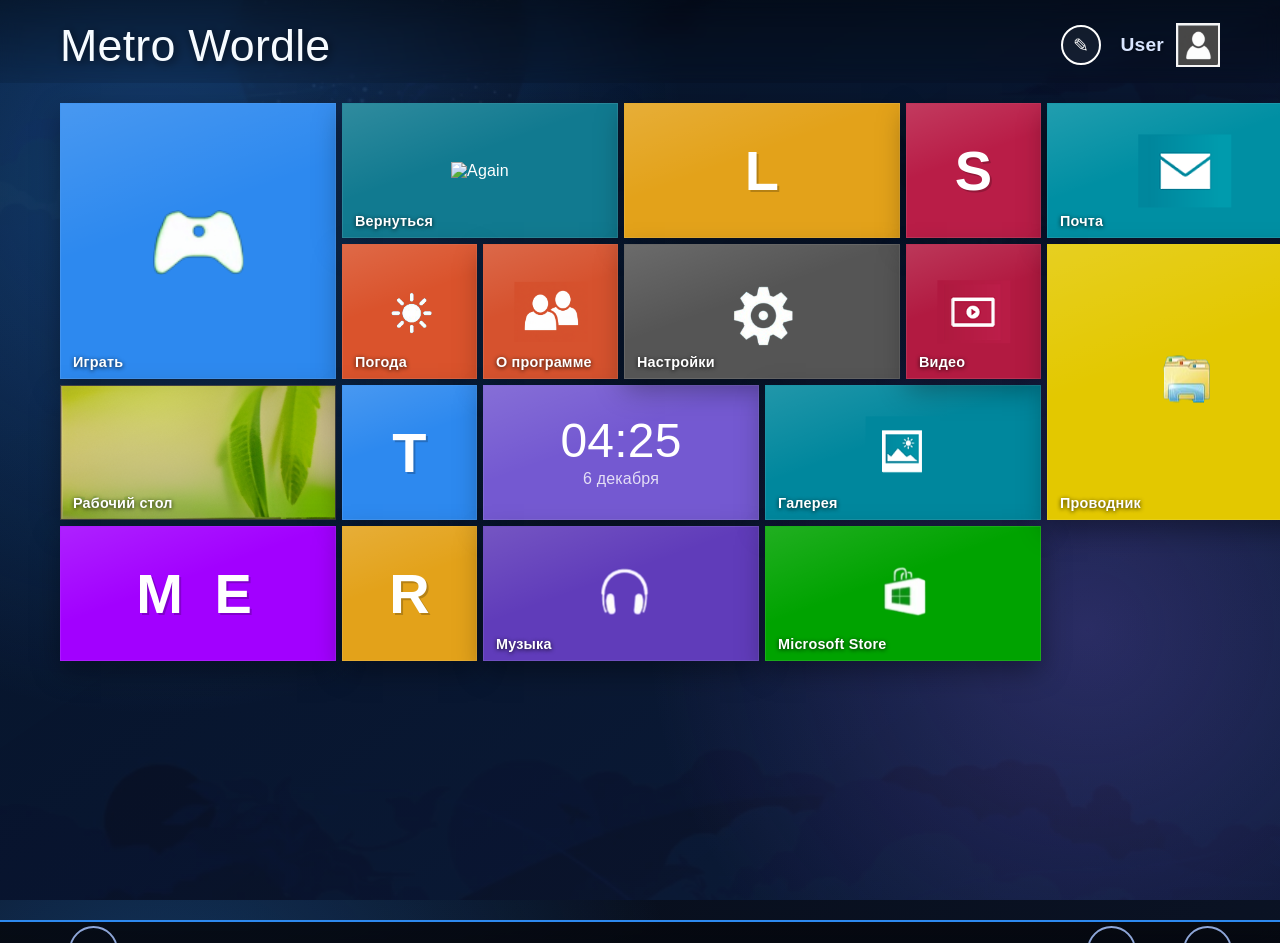
==== commit a7af7e8c: "Improve Metro Wordle UI styling and gameplay UX" ====
--- a/index.html
+++ b/index.html
@@ -29,6 +29,9 @@
             --metro-explorer-color: #e3c800; /* Желтый для проводника */
 
             --text-white: #ffffff;
+            --text-dim: #d9e5ff;
+            --surface-glass: rgba(18, 24, 42, 0.62);
+            --tile-shadow: 0 10px 26px rgba(0, 0, 0, 0.35);
             
             /* Размеры */
             --cell-size: 135px; 
@@ -39,24 +42,33 @@
             margin: 0;
             padding: 0;
             font-family: 'Segoe UI', sans-serif;
-            background: url('LockScreen.png') no-repeat center center fixed;
+            background:
+                radial-gradient(circle at 12% 20%, rgba(45, 137, 239, 0.35), transparent 40%),
+                radial-gradient(circle at 85% 70%, rgba(116, 89, 209, 0.3), transparent 35%),
+                linear-gradient(145deg, rgba(5, 12, 26, 0.88), rgba(13, 24, 49, 0.9)),
+                url('LockScreen.png') no-repeat center center fixed;
             background-size: cover;
             background-color: #111; 
             color: var(--text-white);
             height: 100vh;
             overflow: hidden;
             user-select: none; /* Запрет выделения текста */
+            letter-spacing: 0.2px;
         }
 
         /* --- ВЕРХНЯЯ ПАНЕЛЬ --- */
         .top-bar {
-            padding: 15px 60px 5px 60px;
+            padding: 15px 60px 8px 60px;
             animation: fadeIn 1s ease;
-            position: relative;
+            position: sticky;
+            top: 0;
             display: flex;
             justify-content: space-between;
             align-items: center;
             height: 60px;
+            backdrop-filter: blur(10px);
+            background: linear-gradient(180deg, rgba(0, 0, 0, 0.38), rgba(0, 0, 0, 0.1));
+            z-index: 25;
         }
 
         .start-title {
@@ -64,6 +76,7 @@
             font-weight: 300;
             text-shadow: 2px 2px 10px rgba(0,0,0,0.6);
             line-height: 1;
+            color: #f6fbff;
         }
 
         .top-right-container { display: flex; align-items: center; gap: 20px; }
@@ -72,7 +85,7 @@
             width: 40px; height: 40px;
             border-radius: 50%;
             border: 2px solid white;
-            background: transparent;
+            background: rgba(255,255,255,0.05);
             color: white;
             font-size: 1.2rem;
             cursor: pointer;
@@ -80,11 +93,11 @@
             transition: 0.3s;
             z-index: 60;
         }
-        .edit-mode-btn:hover { background: rgba(255,255,255,0.2); }
+        .edit-mode-btn:hover { background: rgba(255,255,255,0.2); transform: translateY(-1px); }
         .edit-mode-btn.active { background: var(--metro-red); border-color: var(--metro-red); transform: rotate(45deg); }
 
         .user-profile { display: flex; align-items: center; gap: 12px; cursor: pointer; }
-        .user-name { font-size: 1.2rem; font-weight: 600; text-shadow: 1px 1px 5px rgba(0,0,0,0.5); }
+        .user-name { font-size: 1.2rem; font-weight: 600; text-shadow: 1px 1px 5px rgba(0,0,0,0.5); color: var(--text-dim); }
         
         .user-avatar { 
             width: 40px; height: 40px; 
@@ -102,7 +115,8 @@
             overflow-y: hidden; 
             padding-left: 60px;
             padding-right: 60px;
-            padding-top: 10px;
+            padding-top: 20px;
+            padding-bottom: 20px;
             white-space: nowrap;
         }
         
@@ -135,11 +149,21 @@
 
         /* --- ПЛИТКА --- */
         .tile {
-            position: relative; cursor: pointer; transition: transform 0.1s linear, outline 0.1s;
-            overflow: hidden; background-color: var(--metro-dark); box-shadow: 0 4px 10px rgba(0,0,0,0.3);
+            position: relative; cursor: pointer; transition: transform 0.18s ease, outline 0.18s ease, box-shadow 0.18s ease;
+            overflow: hidden; background-color: var(--metro-dark); box-shadow: var(--tile-shadow);
             grid-column: span 1; grid-row: span 1;
-        }
-        .tile:hover { outline: 3px solid rgba(255,255,255,0.4); z-index: 10; }
+            border: 1px solid rgba(255,255,255,0.1);
+        }
+        .tile::before {
+            content: "";
+            position: absolute;
+            inset: 0;
+            background: linear-gradient(160deg, rgba(255,255,255,0.16), transparent 42%);
+            opacity: 0.8;
+            pointer-events: none;
+            z-index: 1;
+        }
+        .tile:hover { outline: 2px solid rgba(255,255,255,0.5); z-index: 10; transform: translateY(-2px); }
         .tile:active { transform: scale(0.97); }
         
         /* Размеры */
@@ -189,7 +213,7 @@
             left: 0;
             width: 100%;
             height: 80px;
-            background-color: #1d1d1d; /* Темно-синяя/черная полоса */
+            background: linear-gradient(180deg, rgba(5, 8, 15, 0.88), rgba(5, 8, 15, 0.96));
             border-top: 2px solid #2d89ef;
             display: flex;
             align-items: center;
@@ -198,6 +222,7 @@
             box-sizing: border-box;
             transition: bottom 0.3s ease-out;
             z-index: 200;
+            backdrop-filter: blur(10px);
         }
 
         #bottom-bar.visible {
@@ -206,7 +231,7 @@
 
         .bar-btn {
             background: none;
-            border: 2px solid #aaa;
+            border: 2px solid #8ea6d8;
             color: white;
             border-radius: 50%;
             width: 45px; height: 45px;
@@ -215,7 +240,7 @@
             cursor: pointer;
             margin-bottom: 5px;
         }
-        .bar-btn:hover { border-color: white; background: rgba(255,255,255,0.1); }
+        .bar-btn:hover { border-color: white; background: rgba(255,255,255,0.14); }
         
         .bar-item {
             display: flex; flex-direction: column; align-items: center;
@@ -235,7 +260,7 @@
         }
         @keyframes appLaunch { from { transform: scale(0.95); opacity: 0; } to { transform: scale(1); opacity: 1; } }
 
-        .app-header { padding: 15px 30px; display: flex; align-items: center; background: #1f1f1f; box-shadow: 0 2px 10px rgba(0,0,0,0.5); }
+        .app-header { padding: 15px 30px; display: flex; align-items: center; background: linear-gradient(90deg, #1f1f1f, #1f2430); box-shadow: 0 2px 10px rgba(0,0,0,0.5); }
         .back-btn { background: none; border: 2px solid white; border-radius: 50%; color: white; width: 35px; height: 35px; font-size: 18px; cursor: pointer; margin-right: 20px; display: flex; align-items: center; justify-content: center; transition: 0.2s; }
         .back-btn:hover { background: white; color: black; }
         .app-title { font-size: 1.5rem; font-weight: 600; text-transform: uppercase; letter-spacing: 1px; }
@@ -245,8 +270,8 @@
         /* ИГРА */
         #view-game { align-items: center; }
         #mode-selection { display: flex; flex-direction: row; align-items: center; justify-content: center; height: 100%; gap: 40px; }
-        .selection-card { width: 280px; height: 280px; background: #333; display: flex; flex-direction: column; justify-content: center; align-items: center; cursor: pointer; transition: 0.2s; padding: 20px; text-align: center; border: 2px solid transparent;}
-        .selection-card:hover { transform: scale(1.05); outline: 4px solid rgba(255,255,255,0.3); }
+        .selection-card { width: 280px; height: 280px; background: #333; display: flex; flex-direction: column; justify-content: center; align-items: center; cursor: pointer; transition: transform 0.22s ease, box-shadow 0.22s ease; padding: 20px; text-align: center; border: 2px solid transparent; box-shadow: var(--tile-shadow);}
+        .selection-card:hover { transform: translateY(-4px) scale(1.03); outline: 3px solid rgba(255,255,255,0.3); box-shadow: 0 16px 32px rgba(0,0,0,0.4); }
         .card-create { background: var(--metro-blue); }
         .card-random { background: var(--metro-green); }
         .card-img-icon { width: 100px; height: 100px; object-fit: contain; margin-bottom: 20px; }
@@ -254,10 +279,10 @@
         .card-desc { font-size: 1rem; opacity: 0.8; margin-top: 10px; }
 
         .create-interface { display: flex; flex-direction: column; align-items: center; justify-content: center; height: 100%; animation: fadeIn 0.5s; }
-        .metro-input { background: transparent; border: none; border-bottom: 2px solid #666; color: white; font-size: 2.5rem; text-align: center; width: 80%; max-width: 400px; padding: 10px; margin-bottom: 40px; text-transform: uppercase; outline: none; transition: border-color 0.3s; }
+        .metro-input { background: rgba(255,255,255,0.05); border: 2px solid transparent; border-bottom: 2px solid #666; color: white; font-size: 2.5rem; text-align: center; width: 80%; max-width: 400px; padding: 10px; margin-bottom: 40px; text-transform: uppercase; outline: none; transition: border-color 0.3s, background 0.3s; }
         .metro-input:focus { border-color: var(--metro-blue); }
         .metro-btn-action { background: var(--metro-blue); color: white; padding: 15px 40px; font-size: 1.2rem; cursor: pointer; border: none; font-weight: 600; transition: 0.2s; }
-        .metro-btn-action:hover { background: #1b6eae; transform: scale(1.05); }
+        .metro-btn-action:hover { background: #1b6eae; transform: translateY(-2px); }
         .link-box { background: #222; border: 1px solid #444; padding: 15px; width: 80%; max-width: 500px; color: #aaa; margin-top: 20px; font-family: monospace; font-size: 1.1rem; text-align: center; }
 
         #game-interface { display: none; flex-direction: column; height: 100%; width: 100%; }
@@ -267,13 +292,13 @@
         .correct { background-color: var(--metro-green) !important; border-color: var(--metro-green) !important; color: white; }
         .present { background-color: var(--metro-yellow) !important; border-color: var(--metro-yellow) !important; color: white; }
         .absent { background-color: #3a3a3c !important; border-color: #3a3a3c !important; color: white; }
-        #message-area { text-align: center; height: 30px; color: white; font-size: 1.2rem; margin-top: 10px; }
+        #message-area { text-align: center; min-height: 30px; color: white; font-size: 1.2rem; margin-top: 10px; padding: 4px 10px; }
 
         #keyboard-container { background: #1a1a1a; padding: 15px 0 25px 0; display: flex; justify-content: center; }
         #mini-keyboard { display: flex; flex-direction: column; align-items: center; gap: 6px; width: 98%; max-width: 800px; }
         .kb-row { display: flex; justify-content: center; gap: 5px; width: 100%; }
         .key { height: 50px; flex: 1; background: #444; color: white; display: flex; align-items: center; justify-content: center; font-weight: 600; cursor: pointer; border-radius: 4px; max-width: 50px; transition: background 0.1s; }
-        .key:hover { background: #666; }
+        .key:hover { background: #666; transform: translateY(-1px); }
         .key:active { background: #888; }
         .key-wide { flex: 1.5; max-width: 80px; font-size: 0.9rem; }
         .key-enter { background: var(--metro-green); }
@@ -285,7 +310,26 @@
         #view-about h4 { font-size: 1.2rem; margin-bottom: 30px; opacity: 0.8; font-weight: 300; }
         #view-about p { font-size: 1.1rem; line-height: 1.6; margin-bottom: 20px; }
         #view-about .credits { margin-top: 40px; border-top: 1px solid #444; padding-top: 20px; }
-        #view-about .ps { margin-top: 30px; font-style: italic; opacity: 0.5; font-size: 0.9rem; }
+        #view-about .ps { margin-top: 30px; font-style: italic; opacity: 0.7; font-size: 0.9rem; }
+
+        .message-success { color: #8df2ab; }
+        .message-warning { color: #ffd479; }
+        .message-error { color: #ff8d8d; }
+
+        @media (max-width: 900px) {
+            .top-bar { padding: 12px 20px 6px; }
+            .start-title { font-size: 2rem; }
+            .scroll-container { padding-left: 20px; padding-right: 20px; }
+            :root { --cell-size: 118px; }
+            #mode-selection { flex-direction: column; gap: 18px; }
+            .selection-card { width: min(88vw, 320px); height: 210px; }
+            #bottom-bar { padding: 0 20px; }
+            .bar-group { gap: 16px; }
+        }
+
+        @media (prefers-reduced-motion: reduce) {
+            * { animation: none !important; transition: none !important; }
+        }
     </style>
 </head>
 <body>
@@ -468,11 +512,11 @@
                 <p><strong>Программисты:</strong> Google AI Studio, Gemini</p>
             </div>
 
-            <div class="ps">P.S. Этот сайт создан без CSS (почти).</div>
+            <div class="ps">P.S. Интерфейс вдохновлён Metro и доработан с упором на UX.</div>
         </div>
 
     </div>
 
     <script src="script.js"></script>
 </body>
-</html>+</html>
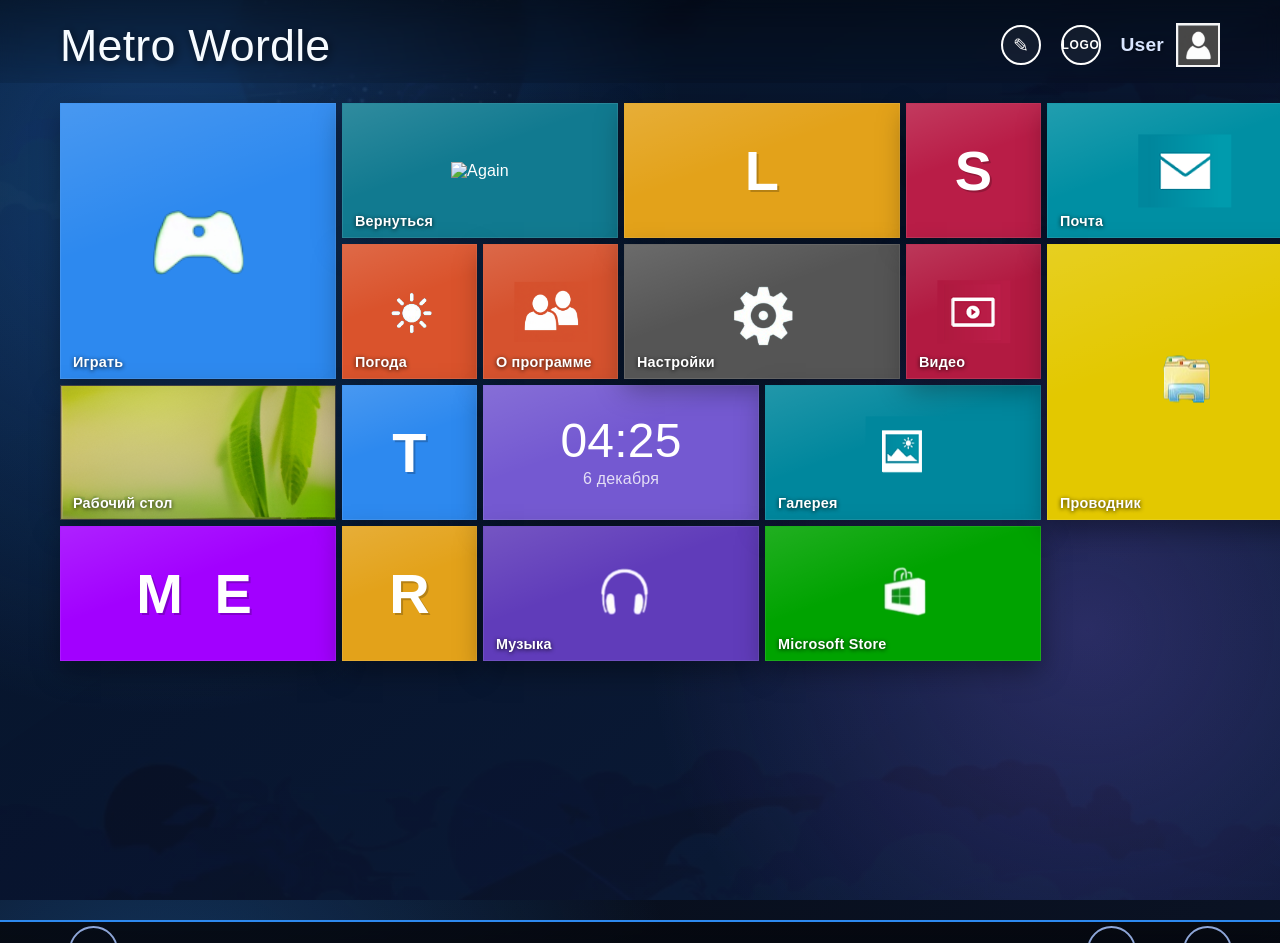
==== commit 49af79c7: "Добавить конструктор лого для буквенных плиток" ====
--- a/index.html
+++ b/index.html
@@ -4,333 +4,8 @@
     <meta charset="UTF-8">
     <meta name="viewport" content="width=device-width, initial-scale=1.0">
     <title>Metro Wordle 1.2</title>
-    <style>
-        @import url('https://fonts.googleapis.com/css2?family=Segoe+UI:wght@300;400;600;700&display=swap');
-
-        :root {
-            /* Палитра */
-            --metro-blue: #2d89ef;
-            --metro-green: #00a300;
-            --metro-purple: #7459d1;
-            --metro-red: #b91d47;
-            --metro-teal: #117a90;
-            --metro-rust: #d6522e;
-            --metro-dark: #1d1d1d;
-            --metro-yellow: #e3a21a;
-            --metro-orange: #da532c;
-            --metro-indigo: #603cba;
-            --metro-gray: #555555;
-            --metro-bright-purple: #a200ff;
-            --metro-cyan: #00879d; 
-            
-            /* Новые цвета по запросу */
-            --metro-video-color: #b21a41;
-            --metro-mail-color: #008fa3;
-            --metro-explorer-color: #e3c800; /* Желтый для проводника */
-
-            --text-white: #ffffff;
-            --text-dim: #d9e5ff;
-            --surface-glass: rgba(18, 24, 42, 0.62);
-            --tile-shadow: 0 10px 26px rgba(0, 0, 0, 0.35);
-            
-            /* Размеры */
-            --cell-size: 135px; 
-            --gap-size: 6px;
-        }
-
-        body {
-            margin: 0;
-            padding: 0;
-            font-family: 'Segoe UI', sans-serif;
-            background:
-                radial-gradient(circle at 12% 20%, rgba(45, 137, 239, 0.35), transparent 40%),
-                radial-gradient(circle at 85% 70%, rgba(116, 89, 209, 0.3), transparent 35%),
-                linear-gradient(145deg, rgba(5, 12, 26, 0.88), rgba(13, 24, 49, 0.9)),
-                url('LockScreen.png') no-repeat center center fixed;
-            background-size: cover;
-            background-color: #111; 
-            color: var(--text-white);
-            height: 100vh;
-            overflow: hidden;
-            user-select: none; /* Запрет выделения текста */
-            letter-spacing: 0.2px;
-        }
-
-        /* --- ВЕРХНЯЯ ПАНЕЛЬ --- */
-        .top-bar {
-            padding: 15px 60px 8px 60px;
-            animation: fadeIn 1s ease;
-            position: sticky;
-            top: 0;
-            display: flex;
-            justify-content: space-between;
-            align-items: center;
-            height: 60px;
-            backdrop-filter: blur(10px);
-            background: linear-gradient(180deg, rgba(0, 0, 0, 0.38), rgba(0, 0, 0, 0.1));
-            z-index: 25;
-        }
-
-        .start-title {
-            font-size: 2.8rem;
-            font-weight: 300;
-            text-shadow: 2px 2px 10px rgba(0,0,0,0.6);
-            line-height: 1;
-            color: #f6fbff;
-        }
-
-        .top-right-container { display: flex; align-items: center; gap: 20px; }
-
-        .edit-mode-btn {
-            width: 40px; height: 40px;
-            border-radius: 50%;
-            border: 2px solid white;
-            background: rgba(255,255,255,0.05);
-            color: white;
-            font-size: 1.2rem;
-            cursor: pointer;
-            display: flex; align-items: center; justify-content: center;
-            transition: 0.3s;
-            z-index: 60;
-        }
-        .edit-mode-btn:hover { background: rgba(255,255,255,0.2); transform: translateY(-1px); }
-        .edit-mode-btn.active { background: var(--metro-red); border-color: var(--metro-red); transform: rotate(45deg); }
-
-        .user-profile { display: flex; align-items: center; gap: 12px; cursor: pointer; }
-        .user-name { font-size: 1.2rem; font-weight: 600; text-shadow: 1px 1px 5px rgba(0,0,0,0.5); color: var(--text-dim); }
-        
-        .user-avatar { 
-            width: 40px; height: 40px; 
-            border-radius: 0; /* КВАДРАТНАЯ */
-            object-fit: cover; 
-            border: 2px solid rgba(255,255,255,0.8); 
-            background: #ccc; 
-        }
-
-        /* --- СЕТКА ПЛИТОК --- */
-        .scroll-container { 
-            width: 100%; 
-            height: calc(100vh - 80px);
-            overflow-x: auto; 
-            overflow-y: hidden; 
-            padding-left: 60px;
-            padding-right: 60px;
-            padding-top: 20px;
-            padding-bottom: 20px;
-            white-space: nowrap;
-        }
-        
-        .scroll-container::-webkit-scrollbar { height: 12px; }
-        .scroll-container::-webkit-scrollbar-track { background: transparent; }
-        .scroll-container::-webkit-scrollbar-thumb { background: rgba(255,255,255,0.2); border-radius: 6px; }
-        .scroll-container::-webkit-scrollbar-thumb:hover { background: rgba(255,255,255,0.4); }
-
-        .tile-grid {
-            display: grid;
-            grid-template-rows: repeat(4, var(--cell-size));
-            grid-auto-columns: var(--cell-size);
-            grid-auto-flow: column; 
-            gap: var(--gap-size);
-            animation: slideIn 0.6s cubic-bezier(0.1, 0.9, 0.2, 1);
-            width: max-content;
-            height: max-content;
-        }
-
-        .tile-grid.editing-active .tile { 
-            transform: scale(0.92); opacity: 0.8; cursor: grab; 
-            outline: 2px dashed rgba(255,255,255,0.5); transition: all 0.3s;
-        }
-        .tile-grid.editing-active .tile:hover, .tile-grid.editing-active .tile.dragging { 
-            transform: scale(1.05); opacity: 1; outline: none; box-shadow: 0 10px 25px rgba(0,0,0,0.7); z-index: 100;
-        }
-
-        @keyframes slideIn { from { transform: translateX(50px); opacity: 0; } to { transform: translateX(0); opacity: 1; } }
-        @keyframes fadeIn { from { opacity: 0; } to { opacity: 1; } }
-
-        /* --- ПЛИТКА --- */
-        .tile {
-            position: relative; cursor: pointer; transition: transform 0.18s ease, outline 0.18s ease, box-shadow 0.18s ease;
-            overflow: hidden; background-color: var(--metro-dark); box-shadow: var(--tile-shadow);
-            grid-column: span 1; grid-row: span 1;
-            border: 1px solid rgba(255,255,255,0.1);
-        }
-        .tile::before {
-            content: "";
-            position: absolute;
-            inset: 0;
-            background: linear-gradient(160deg, rgba(255,255,255,0.16), transparent 42%);
-            opacity: 0.8;
-            pointer-events: none;
-            z-index: 1;
-        }
-        .tile:hover { outline: 2px solid rgba(255,255,255,0.5); z-index: 10; transform: translateY(-2px); }
-        .tile:active { transform: scale(0.97); }
-        
-        /* Размеры */
-        .size-small { grid-column: span 1; grid-row: span 1; }
-        .size-wide { grid-column: span 2; grid-row: span 1; }
-        .size-large { grid-column: span 2; grid-row: span 2; }
-
-        .tile-content { position: absolute; bottom: 8px; left: 12px; display: flex; flex-direction: column; width: 85%; z-index: 2; pointer-events: none; }
-        .tile-label { font-size: 0.9rem; font-weight: 600; margin-top: 5px; text-shadow: 0 1px 4px rgba(0,0,0,0.8);}
-        .tile-img { position: absolute; top: 50%; left: 50%; transform: translate(-50%, -50%); max-width: 55%; max-height: 55%; object-fit: contain; z-index: 1; pointer-events: none; }
-        .tile-img-full { position: absolute; top: 0; left: 0; width: 100%; height: 100%; object-fit: cover; z-index: 0; pointer-events: none; }
-
-        /* Цвета */
-        .tile-game { background: var(--metro-blue); }
-        .tile-clock { background-color: var(--metro-purple); display: flex; align-items: center; justify-content: center; }
-        .clock-data { display: flex; flex-direction: column; align-items: center; z-index: 2; pointer-events: none;}
-        .time-text { font-size: 3rem; font-weight: 300; line-height: 1; }
-        .date-text { font-size: 1rem; opacity: 0.8; margin-top: 5px; }
-        
-        .tile-store { background-color: var(--metro-green); }
-        .tile-desktop { background-color: #2b2b2b; }
-        .tile-return { background-color: var(--metro-teal); }
-        .tile-about { background-color: var(--metro-rust); }
-        .tile-music { background-color: var(--metro-indigo); }
-        .tile-weather { background-color: var(--metro-orange); }
-        .tile-gallery { background-color: var(--metro-cyan); }
-        .tile-settings { background-color: var(--metro-gray); }
-        
-        .tile-letter { display: flex; align-items: center; justify-content: center; }
-        .letter-span { font-size: 3.5rem; font-weight: 700; text-shadow: 2px 2px 0px rgba(0,0,0,0.2); pointer-events: none; }
-        .tile-me { background-color: var(--metro-bright-purple); }
-        .tile-me .letter-span { letter-spacing: 8px; }
-        .tile-t { background-color: var(--metro-blue); }
-        .tile-r { background-color: var(--metro-yellow); }
-        .tile-l { background-color: #e3a21a; }
-        .tile-s { background-color: #b91d47; }
-
-        /* Новые плитки */
-        .tile-video { background-color: var(--metro-video-color); }
-        .tile-mail { background-color: var(--metro-mail-color); }
-        .tile-explorer { background-color: var(--metro-explorer-color); }
-
-        /* --- НИЖНЯЯ ПАНЕЛЬ (APP BAR) --- */
-        #bottom-bar {
-            position: fixed;
-            bottom: -100px; /* Скрыто */
-            left: 0;
-            width: 100%;
-            height: 80px;
-            background: linear-gradient(180deg, rgba(5, 8, 15, 0.88), rgba(5, 8, 15, 0.96));
-            border-top: 2px solid #2d89ef;
-            display: flex;
-            align-items: center;
-            justify-content: space-between;
-            padding: 0 40px;
-            box-sizing: border-box;
-            transition: bottom 0.3s ease-out;
-            z-index: 200;
-            backdrop-filter: blur(10px);
-        }
-
-        #bottom-bar.visible {
-            bottom: 0;
-        }
-
-        .bar-btn {
-            background: none;
-            border: 2px solid #8ea6d8;
-            color: white;
-            border-radius: 50%;
-            width: 45px; height: 45px;
-            display: flex; align-items: center; justify-content: center;
-            font-size: 1.2rem;
-            cursor: pointer;
-            margin-bottom: 5px;
-        }
-        .bar-btn:hover { border-color: white; background: rgba(255,255,255,0.14); }
-        
-        .bar-item {
-            display: flex; flex-direction: column; align-items: center;
-            cursor: pointer;
-            color: #ccc;
-            font-size: 0.9rem;
-        }
-        .bar-item:hover { color: white; }
-
-        .bar-group { display: flex; gap: 30px; }
-
-        /* --- ОКНО ПРИЛОЖЕНИЯ --- */
-        .app-window {
-            display: none; position: fixed; top: 0; left: 0; width: 100%; height: 100%;
-            background: #111; z-index: 100; flex-direction: column;
-            animation: appLaunch 0.4s cubic-bezier(0.19, 1, 0.22, 1) forwards;
-        }
-        @keyframes appLaunch { from { transform: scale(0.95); opacity: 0; } to { transform: scale(1); opacity: 1; } }
-
-        .app-header { padding: 15px 30px; display: flex; align-items: center; background: linear-gradient(90deg, #1f1f1f, #1f2430); box-shadow: 0 2px 10px rgba(0,0,0,0.5); }
-        .back-btn { background: none; border: 2px solid white; border-radius: 50%; color: white; width: 35px; height: 35px; font-size: 18px; cursor: pointer; margin-right: 20px; display: flex; align-items: center; justify-content: center; transition: 0.2s; }
-        .back-btn:hover { background: white; color: black; }
-        .app-title { font-size: 1.5rem; font-weight: 600; text-transform: uppercase; letter-spacing: 1px; }
-
-        .app-view { display: none; width: 100%; height: 100%; overflow-y: auto; flex-direction: column; }
-        
-        /* ИГРА */
-        #view-game { align-items: center; }
-        #mode-selection { display: flex; flex-direction: row; align-items: center; justify-content: center; height: 100%; gap: 40px; }
-        .selection-card { width: 280px; height: 280px; background: #333; display: flex; flex-direction: column; justify-content: center; align-items: center; cursor: pointer; transition: transform 0.22s ease, box-shadow 0.22s ease; padding: 20px; text-align: center; border: 2px solid transparent; box-shadow: var(--tile-shadow);}
-        .selection-card:hover { transform: translateY(-4px) scale(1.03); outline: 3px solid rgba(255,255,255,0.3); box-shadow: 0 16px 32px rgba(0,0,0,0.4); }
-        .card-create { background: var(--metro-blue); }
-        .card-random { background: var(--metro-green); }
-        .card-img-icon { width: 100px; height: 100px; object-fit: contain; margin-bottom: 20px; }
-        .card-title { font-size: 1.8rem; font-weight: 600; margin: 0; }
-        .card-desc { font-size: 1rem; opacity: 0.8; margin-top: 10px; }
-
-        .create-interface { display: flex; flex-direction: column; align-items: center; justify-content: center; height: 100%; animation: fadeIn 0.5s; }
-        .metro-input { background: rgba(255,255,255,0.05); border: 2px solid transparent; border-bottom: 2px solid #666; color: white; font-size: 2.5rem; text-align: center; width: 80%; max-width: 400px; padding: 10px; margin-bottom: 40px; text-transform: uppercase; outline: none; transition: border-color 0.3s, background 0.3s; }
-        .metro-input:focus { border-color: var(--metro-blue); }
-        .metro-btn-action { background: var(--metro-blue); color: white; padding: 15px 40px; font-size: 1.2rem; cursor: pointer; border: none; font-weight: 600; transition: 0.2s; }
-        .metro-btn-action:hover { background: #1b6eae; transform: translateY(-2px); }
-        .link-box { background: #222; border: 1px solid #444; padding: 15px; width: 80%; max-width: 500px; color: #aaa; margin-top: 20px; font-family: monospace; font-size: 1.1rem; text-align: center; }
-
-        #game-interface { display: none; flex-direction: column; height: 100%; width: 100%; }
-        #game-container { flex-grow: 1; display: flex; flex-direction: column; align-items: center; justify-content: center; gap: 6px; }
-        .row { display: flex; gap: 6px; }
-        .tile-game-cell { width: 55px; height: 55px; border: 2px solid #444; display: flex; align-items: center; justify-content: center; font-size: 2rem; font-weight: bold; text-transform: uppercase; transition: background-color 0.5s, border-color 0.5s; }
-        .correct { background-color: var(--metro-green) !important; border-color: var(--metro-green) !important; color: white; }
-        .present { background-color: var(--metro-yellow) !important; border-color: var(--metro-yellow) !important; color: white; }
-        .absent { background-color: #3a3a3c !important; border-color: #3a3a3c !important; color: white; }
-        #message-area { text-align: center; min-height: 30px; color: white; font-size: 1.2rem; margin-top: 10px; padding: 4px 10px; }
-
-        #keyboard-container { background: #1a1a1a; padding: 15px 0 25px 0; display: flex; justify-content: center; }
-        #mini-keyboard { display: flex; flex-direction: column; align-items: center; gap: 6px; width: 98%; max-width: 800px; }
-        .kb-row { display: flex; justify-content: center; gap: 5px; width: 100%; }
-        .key { height: 50px; flex: 1; background: #444; color: white; display: flex; align-items: center; justify-content: center; font-weight: 600; cursor: pointer; border-radius: 4px; max-width: 50px; transition: background 0.1s; }
-        .key:hover { background: #666; transform: translateY(-1px); }
-        .key:active { background: #888; }
-        .key-wide { flex: 1.5; max-width: 80px; font-size: 0.9rem; }
-        .key-enter { background: var(--metro-green); }
-        .key-back { background: var(--metro-red); }
-
-        /* О ПРОГРАММЕ */
-        #view-about { padding: 40px; max-width: 800px; margin: 0 auto; color: #eee; }
-        #view-about h2 { font-size: 2.5rem; margin-bottom: 10px; color: var(--metro-rust); }
-        #view-about h4 { font-size: 1.2rem; margin-bottom: 30px; opacity: 0.8; font-weight: 300; }
-        #view-about p { font-size: 1.1rem; line-height: 1.6; margin-bottom: 20px; }
-        #view-about .credits { margin-top: 40px; border-top: 1px solid #444; padding-top: 20px; }
-        #view-about .ps { margin-top: 30px; font-style: italic; opacity: 0.7; font-size: 0.9rem; }
-
-        .message-success { color: #8df2ab; }
-        .message-warning { color: #ffd479; }
-        .message-error { color: #ff8d8d; }
-
-        @media (max-width: 900px) {
-            .top-bar { padding: 12px 20px 6px; }
-            .start-title { font-size: 2rem; }
-            .scroll-container { padding-left: 20px; padding-right: 20px; }
-            :root { --cell-size: 118px; }
-            #mode-selection { flex-direction: column; gap: 18px; }
-            .selection-card { width: min(88vw, 320px); height: 210px; }
-            #bottom-bar { padding: 0 20px; }
-            .bar-group { gap: 16px; }
-        }
-
-        @media (prefers-reduced-motion: reduce) {
-            * { animation: none !important; transition: none !important; }
-        }
-    </style>
+        <link rel="stylesheet" href="styles.css">
+
 </head>
 <body>
 
@@ -338,11 +13,20 @@
         <div class="start-title">Metro Wordle</div>
         <div class="top-right-container">
             <button class="edit-mode-btn" id="edit-btn" onclick="toggleEditMode()" title="Режим редактирования">✎</button>
+            <button class="edit-mode-btn" id="logo-btn" onclick="toggleLogoMode()" title="Конструктор лого">LOGO</button>
             <div class="user-profile" onclick="openApp('view-about', 'ПРОФИЛЬ')">
                 <div class="user-name">User</div>
                 <img src="bathroom_tiles/user.png" alt="User" class="user-avatar" onerror="this.src='user.png'">
             </div>
         </div>
+    </div>
+
+    <div id="logo-editor" class="logo-editor">
+        <div class="logo-editor-title">Конструктор лого</div>
+        <input id="letter-input" class="logo-input" type="text" maxlength="5" placeholder="Буквы" oninput="updateSelectedLetter(this.value)">
+        <button class="edit-mode-btn" onclick="cycleSelectedTileSize()" title="Сменить размер">SIZE</button>
+        <div id="color-palette" class="color-palette"></div>
+        <div class="logo-tip">Клик по плитке: смена размера • Перетаскивание: перемещение</div>
     </div>
 
     <!-- ГОРИЗОНТАЛЬНЫЙ СКРОЛЛ -->
--- a/styles.css
+++ b/styles.css
@@ -0,0 +1,361 @@
+@import url('https://fonts.googleapis.com/css2?family=Segoe+UI:wght@300;400;600;700&display=swap');
+
+        :root {
+            /* Палитра */
+            --metro-blue: #2d89ef;
+            --metro-green: #00a300;
+            --metro-purple: #7459d1;
+            --metro-red: #b91d47;
+            --metro-teal: #117a90;
+            --metro-rust: #d6522e;
+            --metro-dark: #1d1d1d;
+            --metro-yellow: #e3a21a;
+            --metro-orange: #da532c;
+            --metro-indigo: #603cba;
+            --metro-gray: #555555;
+            --metro-bright-purple: #a200ff;
+            --metro-cyan: #00879d; 
+            
+            /* Новые цвета по запросу */
+            --metro-video-color: #b21a41;
+            --metro-mail-color: #008fa3;
+            --metro-explorer-color: #e3c800; /* Желтый для проводника */
+
+            --text-white: #ffffff;
+            --text-dim: #d9e5ff;
+            --surface-glass: rgba(18, 24, 42, 0.62);
+            --tile-shadow: 0 10px 26px rgba(0, 0, 0, 0.35);
+            
+            /* Размеры */
+            --cell-size: 135px; 
+            --gap-size: 6px;
+        }
+
+        body {
+            margin: 0;
+            padding: 0;
+            font-family: 'Segoe UI', sans-serif;
+            background:
+                radial-gradient(circle at 12% 20%, rgba(45, 137, 239, 0.35), transparent 40%),
+                radial-gradient(circle at 85% 70%, rgba(116, 89, 209, 0.3), transparent 35%),
+                linear-gradient(145deg, rgba(5, 12, 26, 0.88), rgba(13, 24, 49, 0.9)),
+                url('LockScreen.png') no-repeat center center fixed;
+            background-size: cover;
+            background-color: #111; 
+            color: var(--text-white);
+            height: 100vh;
+            overflow: hidden;
+            user-select: none; /* Запрет выделения текста */
+            letter-spacing: 0.2px;
+        }
+
+        /* --- ВЕРХНЯЯ ПАНЕЛЬ --- */
+        .top-bar {
+            padding: 15px 60px 8px 60px;
+            animation: fadeIn 1s ease;
+            position: sticky;
+            top: 0;
+            display: flex;
+            justify-content: space-between;
+            align-items: center;
+            height: 60px;
+            backdrop-filter: blur(10px);
+            background: linear-gradient(180deg, rgba(0, 0, 0, 0.38), rgba(0, 0, 0, 0.1));
+            z-index: 25;
+        }
+
+        .start-title {
+            font-size: 2.8rem;
+            font-weight: 300;
+            text-shadow: 2px 2px 10px rgba(0,0,0,0.6);
+            line-height: 1;
+            color: #f6fbff;
+        }
+
+        .top-right-container { display: flex; align-items: center; gap: 20px; }
+
+        .edit-mode-btn {
+            width: 40px; height: 40px;
+            border-radius: 50%;
+            border: 2px solid white;
+            background: rgba(255,255,255,0.05);
+            color: white;
+            font-size: 1.2rem;
+            cursor: pointer;
+            display: flex; align-items: center; justify-content: center;
+            transition: 0.3s;
+            z-index: 60;
+        }
+        .edit-mode-btn:hover { background: rgba(255,255,255,0.2); transform: translateY(-1px); }
+
+        .edit-mode-btn.active { background: var(--metro-red); border-color: var(--metro-red); transform: rotate(45deg); }
+        #logo-btn { font-size: 0.75rem; font-weight: 700; letter-spacing: 0.06em; transform: none; }
+        #logo-btn.active { background: var(--metro-blue); border-color: var(--metro-blue); transform: none; }
+
+        .logo-editor {
+            display: none;
+            align-items: center;
+            gap: 12px;
+            padding: 8px 30px 0;
+            flex-wrap: wrap;
+        }
+        .logo-mode .logo-editor { display: flex; }
+        .logo-editor-title { font-size: 0.9rem; color: #dbe9ff; letter-spacing: 0.04em; }
+        .logo-input {
+            background: rgba(255,255,255,0.08);
+            border: 1px solid rgba(255,255,255,0.25);
+            color: #fff;
+            padding: 6px 10px;
+            font-size: 1rem;
+            width: 110px;
+            text-transform: uppercase;
+            outline: none;
+        }
+        .color-palette { display: flex; gap: 6px; flex-wrap: wrap; }
+        .palette-color {
+            width: 24px;
+            height: 24px;
+            border: 2px solid rgba(255,255,255,0.45);
+            cursor: pointer;
+            transition: transform 0.2s, border-color 0.2s;
+        }
+        .palette-color:hover { transform: scale(1.08); border-color: #fff; }
+        .logo-tip { font-size: 0.85rem; color: #b9c8d6; }
+        .logo-mode .tile:not(.tile-letter) { display: none !important; }
+        .logo-mode .tile-letter { box-shadow: 0 0 0 2px rgba(255,255,255,0.2) inset; }
+        .tile-letter.selected-letter { outline: 3px solid #ffffff; outline-offset: -3px; }
+
+        .user-profile { display: flex; align-items: center; gap: 12px; cursor: pointer; }
+        .user-name { font-size: 1.2rem; font-weight: 600; text-shadow: 1px 1px 5px rgba(0,0,0,0.5); color: var(--text-dim); }
+        
+        .user-avatar { 
+            width: 40px; height: 40px; 
+            border-radius: 0; /* КВАДРАТНАЯ */
+            object-fit: cover; 
+            border: 2px solid rgba(255,255,255,0.8); 
+            background: #ccc; 
+        }
+
+        /* --- СЕТКА ПЛИТОК --- */
+        .scroll-container { 
+            width: 100%; 
+            height: calc(100vh - 80px);
+            overflow-x: auto; 
+            overflow-y: hidden; 
+            padding-left: 60px;
+            padding-right: 60px;
+            padding-top: 20px;
+            padding-bottom: 20px;
+            white-space: nowrap;
+        }
+        
+        .scroll-container::-webkit-scrollbar { height: 12px; }
+        .scroll-container::-webkit-scrollbar-track { background: transparent; }
+        .scroll-container::-webkit-scrollbar-thumb { background: rgba(255,255,255,0.2); border-radius: 6px; }
+        .scroll-container::-webkit-scrollbar-thumb:hover { background: rgba(255,255,255,0.4); }
+
+        .tile-grid {
+            display: grid;
+            grid-template-rows: repeat(4, var(--cell-size));
+            grid-auto-columns: var(--cell-size);
+            grid-auto-flow: column; 
+            gap: var(--gap-size);
+            animation: slideIn 0.6s cubic-bezier(0.1, 0.9, 0.2, 1);
+            width: max-content;
+            height: max-content;
+        }
+
+        .tile-grid.editing-active .tile { 
+            transform: scale(0.92); opacity: 0.8; cursor: grab; 
+            outline: 2px dashed rgba(255,255,255,0.5); transition: all 0.3s;
+        }
+        .tile-grid.editing-active .tile:hover, .tile-grid.editing-active .tile.dragging { 
+            transform: scale(1.05); opacity: 1; outline: none; box-shadow: 0 10px 25px rgba(0,0,0,0.7); z-index: 100;
+        }
+
+        @keyframes slideIn { from { transform: translateX(50px); opacity: 0; } to { transform: translateX(0); opacity: 1; } }
+        @keyframes fadeIn { from { opacity: 0; } to { opacity: 1; } }
+
+        /* --- ПЛИТКА --- */
+        .tile {
+            position: relative; cursor: pointer; transition: transform 0.18s ease, outline 0.18s ease, box-shadow 0.18s ease;
+            overflow: hidden; background-color: var(--metro-dark); box-shadow: var(--tile-shadow);
+            grid-column: span 1; grid-row: span 1;
+            border: 1px solid rgba(255,255,255,0.1);
+        }
+        .tile::before {
+            content: "";
+            position: absolute;
+            inset: 0;
+            background: linear-gradient(160deg, rgba(255,255,255,0.16), transparent 42%);
+            opacity: 0.8;
+            pointer-events: none;
+            z-index: 1;
+        }
+        .tile:hover { outline: 2px solid rgba(255,255,255,0.5); z-index: 10; transform: translateY(-2px); }
+        .tile:active { transform: scale(0.97); }
+        
+        /* Размеры */
+        .size-small { grid-column: span 1; grid-row: span 1; }
+        .size-wide { grid-column: span 2; grid-row: span 1; }
+        .size-large { grid-column: span 2; grid-row: span 2; }
+
+        .tile-content { position: absolute; bottom: 8px; left: 12px; display: flex; flex-direction: column; width: 85%; z-index: 2; pointer-events: none; }
+        .tile-label { font-size: 0.9rem; font-weight: 600; margin-top: 5px; text-shadow: 0 1px 4px rgba(0,0,0,0.8);}
+        .tile-img { position: absolute; top: 50%; left: 50%; transform: translate(-50%, -50%); max-width: 55%; max-height: 55%; object-fit: contain; z-index: 1; pointer-events: none; }
+        .tile-img-full { position: absolute; top: 0; left: 0; width: 100%; height: 100%; object-fit: cover; z-index: 0; pointer-events: none; }
+
+        /* Цвета */
+        .tile-game { background: var(--metro-blue); }
+        .tile-clock { background-color: var(--metro-purple); display: flex; align-items: center; justify-content: center; }
+        .clock-data { display: flex; flex-direction: column; align-items: center; z-index: 2; pointer-events: none;}
+        .time-text { font-size: 3rem; font-weight: 300; line-height: 1; }
+        .date-text { font-size: 1rem; opacity: 0.8; margin-top: 5px; }
+        
+        .tile-store { background-color: var(--metro-green); }
+        .tile-desktop { background-color: #2b2b2b; }
+        .tile-return { background-color: var(--metro-teal); }
+        .tile-about { background-color: var(--metro-rust); }
+        .tile-music { background-color: var(--metro-indigo); }
+        .tile-weather { background-color: var(--metro-orange); }
+        .tile-gallery { background-color: var(--metro-cyan); }
+        .tile-settings { background-color: var(--metro-gray); }
+        
+        .tile-letter { display: flex; align-items: center; justify-content: center; }
+        .letter-span { font-size: 3.5rem; font-weight: 700; text-shadow: 2px 2px 0px rgba(0,0,0,0.2); pointer-events: none; }
+        .tile-me { background-color: var(--metro-bright-purple); }
+        .tile-me .letter-span { letter-spacing: 8px; }
+        .tile-t { background-color: var(--metro-blue); }
+        .tile-r { background-color: var(--metro-yellow); }
+        .tile-l { background-color: #e3a21a; }
+        .tile-s { background-color: #b91d47; }
+
+        /* Новые плитки */
+        .tile-video { background-color: var(--metro-video-color); }
+        .tile-mail { background-color: var(--metro-mail-color); }
+        .tile-explorer { background-color: var(--metro-explorer-color); }
+
+        /* --- НИЖНЯЯ ПАНЕЛЬ (APP BAR) --- */
+        #bottom-bar {
+            position: fixed;
+            bottom: -100px; /* Скрыто */
+            left: 0;
+            width: 100%;
+            height: 80px;
+            background: linear-gradient(180deg, rgba(5, 8, 15, 0.88), rgba(5, 8, 15, 0.96));
+            border-top: 2px solid #2d89ef;
+            display: flex;
+            align-items: center;
+            justify-content: space-between;
+            padding: 0 40px;
+            box-sizing: border-box;
+            transition: bottom 0.3s ease-out;
+            z-index: 200;
+            backdrop-filter: blur(10px);
+        }
+
+        #bottom-bar.visible {
+            bottom: 0;
+        }
+
+        .bar-btn {
+            background: none;
+            border: 2px solid #8ea6d8;
+            color: white;
+            border-radius: 50%;
+            width: 45px; height: 45px;
+            display: flex; align-items: center; justify-content: center;
+            font-size: 1.2rem;
+            cursor: pointer;
+            margin-bottom: 5px;
+        }
+        .bar-btn:hover { border-color: white; background: rgba(255,255,255,0.14); }
+        
+        .bar-item {
+            display: flex; flex-direction: column; align-items: center;
+            cursor: pointer;
+            color: #ccc;
+            font-size: 0.9rem;
+        }
+        .bar-item:hover { color: white; }
+
+        .bar-group { display: flex; gap: 30px; }
+
+        /* --- ОКНО ПРИЛОЖЕНИЯ --- */
+        .app-window {
+            display: none; position: fixed; top: 0; left: 0; width: 100%; height: 100%;
+            background: #111; z-index: 100; flex-direction: column;
+            animation: appLaunch 0.4s cubic-bezier(0.19, 1, 0.22, 1) forwards;
+        }
+        @keyframes appLaunch { from { transform: scale(0.95); opacity: 0; } to { transform: scale(1); opacity: 1; } }
+
+        .app-header { padding: 15px 30px; display: flex; align-items: center; background: linear-gradient(90deg, #1f1f1f, #1f2430); box-shadow: 0 2px 10px rgba(0,0,0,0.5); }
+        .back-btn { background: none; border: 2px solid white; border-radius: 50%; color: white; width: 35px; height: 35px; font-size: 18px; cursor: pointer; margin-right: 20px; display: flex; align-items: center; justify-content: center; transition: 0.2s; }
+        .back-btn:hover { background: white; color: black; }
+        .app-title { font-size: 1.5rem; font-weight: 600; text-transform: uppercase; letter-spacing: 1px; }
+
+        .app-view { display: none; width: 100%; height: 100%; overflow-y: auto; flex-direction: column; }
+        
+        /* ИГРА */
+        #view-game { align-items: center; }
+        #mode-selection { display: flex; flex-direction: row; align-items: center; justify-content: center; height: 100%; gap: 40px; }
+        .selection-card { width: 280px; height: 280px; background: #333; display: flex; flex-direction: column; justify-content: center; align-items: center; cursor: pointer; transition: transform 0.22s ease, box-shadow 0.22s ease; padding: 20px; text-align: center; border: 2px solid transparent; box-shadow: var(--tile-shadow);}
+        .selection-card:hover { transform: translateY(-4px) scale(1.03); outline: 3px solid rgba(255,255,255,0.3); box-shadow: 0 16px 32px rgba(0,0,0,0.4); }
+        .card-create { background: var(--metro-blue); }
+        .card-random { background: var(--metro-green); }
+        .card-img-icon { width: 100px; height: 100px; object-fit: contain; margin-bottom: 20px; }
+        .card-title { font-size: 1.8rem; font-weight: 600; margin: 0; }
+        .card-desc { font-size: 1rem; opacity: 0.8; margin-top: 10px; }
+
+        .create-interface { display: flex; flex-direction: column; align-items: center; justify-content: center; height: 100%; animation: fadeIn 0.5s; }
+        .metro-input { background: rgba(255,255,255,0.05); border: 2px solid transparent; border-bottom: 2px solid #666; color: white; font-size: 2.5rem; text-align: center; width: 80%; max-width: 400px; padding: 10px; margin-bottom: 40px; text-transform: uppercase; outline: none; transition: border-color 0.3s, background 0.3s; }
+        .metro-input:focus { border-color: var(--metro-blue); }
+        .metro-btn-action { background: var(--metro-blue); color: white; padding: 15px 40px; font-size: 1.2rem; cursor: pointer; border: none; font-weight: 600; transition: 0.2s; }
+        .metro-btn-action:hover { background: #1b6eae; transform: translateY(-2px); }
+        .link-box { background: #222; border: 1px solid #444; padding: 15px; width: 80%; max-width: 500px; color: #aaa; margin-top: 20px; font-family: monospace; font-size: 1.1rem; text-align: center; }
+
+        #game-interface { display: none; flex-direction: column; height: 100%; width: 100%; }
+        #game-container { flex-grow: 1; display: flex; flex-direction: column; align-items: center; justify-content: center; gap: 6px; }
+        .row { display: flex; gap: 6px; }
+        .tile-game-cell { width: 55px; height: 55px; border: 2px solid #444; display: flex; align-items: center; justify-content: center; font-size: 2rem; font-weight: bold; text-transform: uppercase; transition: background-color 0.5s, border-color 0.5s; }
+        .correct { background-color: var(--metro-green) !important; border-color: var(--metro-green) !important; color: white; }
+        .present { background-color: var(--metro-yellow) !important; border-color: var(--metro-yellow) !important; color: white; }
+        .absent { background-color: #3a3a3c !important; border-color: #3a3a3c !important; color: white; }
+        #message-area { text-align: center; min-height: 30px; color: white; font-size: 1.2rem; margin-top: 10px; padding: 4px 10px; }
+
+        #keyboard-container { background: #1a1a1a; padding: 15px 0 25px 0; display: flex; justify-content: center; }
+        #mini-keyboard { display: flex; flex-direction: column; align-items: center; gap: 6px; width: 98%; max-width: 800px; }
+        .kb-row { display: flex; justify-content: center; gap: 5px; width: 100%; }
+        .key { height: 50px; flex: 1; background: #444; color: white; display: flex; align-items: center; justify-content: center; font-weight: 600; cursor: pointer; border-radius: 4px; max-width: 50px; transition: background 0.1s; }
+        .key:hover { background: #666; transform: translateY(-1px); }
+        .key:active { background: #888; }
+        .key-wide { flex: 1.5; max-width: 80px; font-size: 0.9rem; }
+        .key-enter { background: var(--metro-green); }
+        .key-back { background: var(--metro-red); }
+
+        /* О ПРОГРАММЕ */
+        #view-about { padding: 40px; max-width: 800px; margin: 0 auto; color: #eee; }
+        #view-about h2 { font-size: 2.5rem; margin-bottom: 10px; color: var(--metro-rust); }
+        #view-about h4 { font-size: 1.2rem; margin-bottom: 30px; opacity: 0.8; font-weight: 300; }
+        #view-about p { font-size: 1.1rem; line-height: 1.6; margin-bottom: 20px; }
+        #view-about .credits { margin-top: 40px; border-top: 1px solid #444; padding-top: 20px; }
+        #view-about .ps { margin-top: 30px; font-style: italic; opacity: 0.7; font-size: 0.9rem; }
+
+        .message-success { color: #8df2ab; }
+        .message-warning { color: #ffd479; }
+        .message-error { color: #ff8d8d; }
+
+        @media (max-width: 900px) {
+            .top-bar { padding: 12px 20px 6px; }
+            .start-title { font-size: 2rem; }
+            .scroll-container { padding-left: 20px; padding-right: 20px; }
+            :root { --cell-size: 118px; }
+            #mode-selection { flex-direction: column; gap: 18px; }
+            .selection-card { width: min(88vw, 320px); height: 210px; }
+            #bottom-bar { padding: 0 20px; }
+            .bar-group { gap: 16px; }
+        }
+
+        @media (prefers-reduced-motion: reduce) {
+            * { animation: none !important; transition: none !important; }
+        }
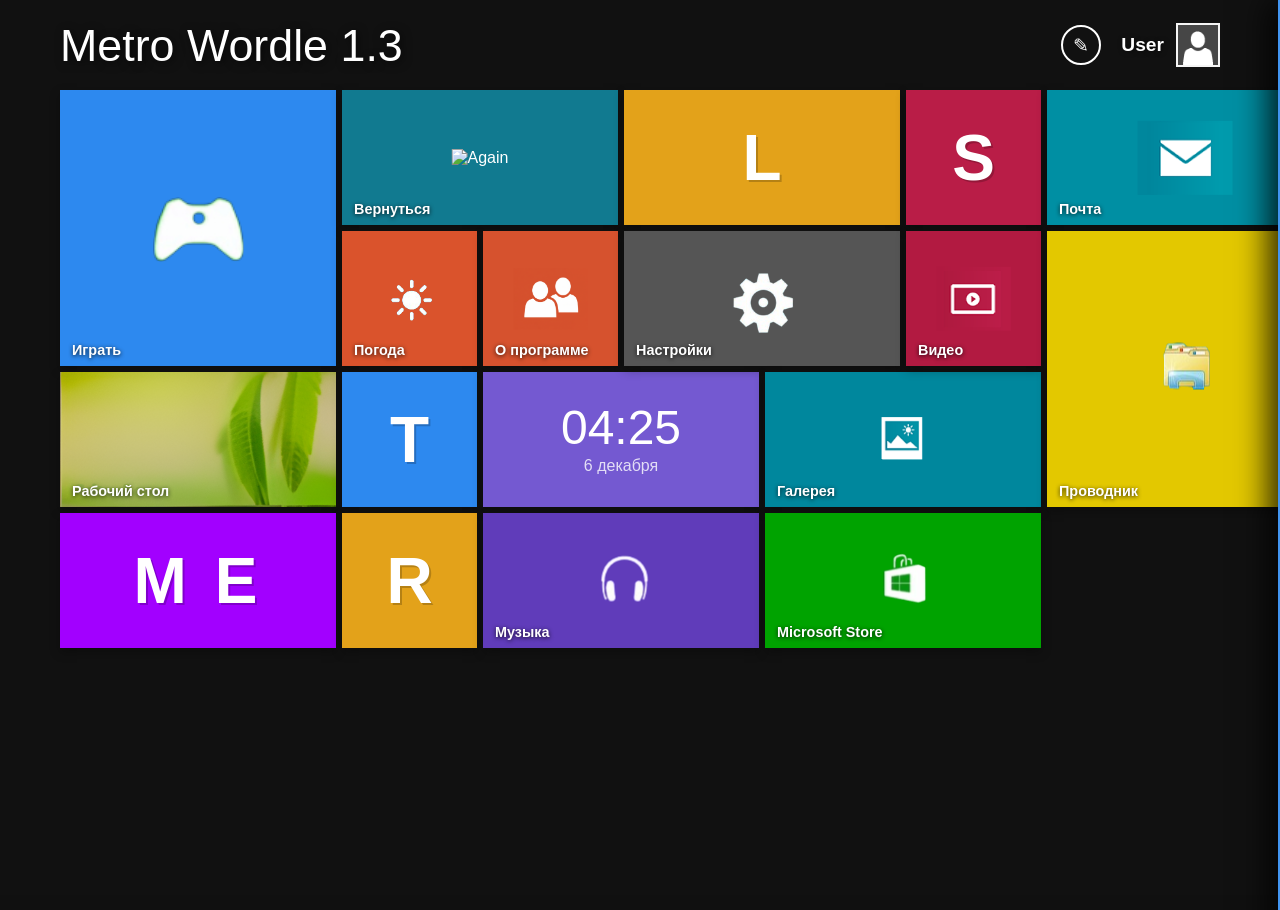
==== commit cb3db979: "New 1.3 Version, new background and more." ====
--- a/index.html
+++ b/index.html
@@ -3,17 +3,341 @@
 <head>
     <meta charset="UTF-8">
     <meta name="viewport" content="width=device-width, initial-scale=1.0">
-    <title>Metro Wordle 1.2</title>
-        <link rel="stylesheet" href="styles.css">
-
+    <title>Metro Wordle 1.3</title>
+    <style>
+        @import url('https://fonts.googleapis.com/css2?family=Segoe+UI:wght@300;400;600;700&display=swap');
+
+        :root {
+            /* Палитра */
+            --metro-blue: #2d89ef;
+            --metro-green: #00a300;
+            --metro-purple: #7459d1;
+            --metro-red: #b91d47;
+            --metro-teal: #117a90;
+            --metro-rust: #d6522e;
+            --metro-dark: #1d1d1d;
+            --metro-yellow: #e3a21a;
+            --metro-orange: #da532c;
+            --metro-indigo: #603cba;
+            --metro-gray: #555555;
+            --metro-bright-purple: #a200ff;
+            --metro-cyan: #00879d; 
+            
+            --metro-video-color: #b21a41;
+            --metro-mail-color: #008fa3;
+            --metro-explorer-color: #e3c800;
+
+            --text-white: #ffffff;
+            
+            /* Размеры */
+            --cell-size: 135px; 
+            --gap-size: 6px;
+
+            /* Акцент по умолчанию теперь СИНИЙ */
+            --accent-color: #2d89ef; 
+        }
+
+        body {
+            margin: 0;
+            padding: 0;
+            font-family: 'Segoe UI', sans-serif;
+            background-color: #111; 
+            
+            /* ИСПРАВЛЕНИЕ ФОНА: cover сохраняет пропорции и заполняет весь экран */
+            background-size: cover; 
+            background-position: center center;
+            background-attachment: fixed;
+            background-repeat: no-repeat;
+            
+            color: var(--text-white);
+            height: 100vh;
+            overflow: hidden;
+            user-select: none;
+        }
+
+        /* --- ВЕРХНЯЯ ПАНЕЛЬ --- */
+        .top-bar {
+            padding: 15px 60px 5px 60px;
+            animation: fadeIn 1s ease;
+            position: relative;
+            display: flex;
+            justify-content: space-between;
+            align-items: center;
+            height: 60px;
+        }
+
+        .start-title {
+            font-size: 2.8rem;
+            font-weight: 300;
+            text-shadow: 2px 2px 10px rgba(0,0,0,0.6);
+            line-height: 1;
+        }
+
+        .top-right-container { display: flex; align-items: center; gap: 20px; }
+
+        .edit-mode-btn {
+            width: 40px; height: 40px;
+            border-radius: 50%;
+            border: 2px solid white;
+            background: transparent;
+            color: white;
+            font-size: 1.2rem;
+            cursor: pointer;
+            display: flex; align-items: center; justify-content: center;
+            transition: 0.3s;
+            z-index: 60;
+        }
+        .edit-mode-btn:hover { background: rgba(255,255,255,0.2); }
+        .edit-mode-btn.active { background: var(--metro-red); border-color: var(--metro-red); transform: rotate(45deg); }
+
+        .user-profile { display: flex; align-items: center; gap: 12px; cursor: pointer; }
+        .user-name { font-size: 1.2rem; font-weight: 600; text-shadow: 1px 1px 5px rgba(0,0,0,0.5); }
+        .user-avatar { width: 40px; height: 40px; border-radius: 0; object-fit: cover; border: 2px solid rgba(255,255,255,0.8); background: #ccc; }
+
+        /* --- СКРОЛЛ КОНТЕЙНЕР --- */
+        .scroll-container { 
+            width: 100%; 
+            height: calc(100vh - 80px);
+            overflow-x: auto; 
+            overflow-y: hidden; 
+            padding-left: 60px;
+            padding-right: 60px;
+            padding-top: 10px;
+            white-space: nowrap; 
+        }
+        
+        .scroll-container::-webkit-scrollbar { height: 12px; }
+        .scroll-container::-webkit-scrollbar-track { background: transparent; }
+        .scroll-container::-webkit-scrollbar-thumb { background: rgba(255,255,255,0.2); border-radius: 6px; }
+        .scroll-container::-webkit-scrollbar-thumb:hover { background: rgba(255,255,255,0.4); }
+
+        .tile-grid {
+            display: grid;
+            grid-template-rows: repeat(4, var(--cell-size));
+            grid-auto-columns: var(--cell-size);
+            grid-auto-flow: column; 
+            gap: var(--gap-size);
+            animation: slideIn 0.6s cubic-bezier(0.1, 0.9, 0.2, 1);
+            width: max-content; 
+            height: max-content;
+        }
+
+        .tile-grid.editing-active .tile { 
+            transform: scale(0.92); opacity: 0.8; cursor: grab; 
+            outline: 2px dashed rgba(255,255,255,0.5); transition: all 0.3s;
+        }
+        .tile-grid.editing-active .tile:hover, .tile-grid.editing-active .tile.dragging { 
+            transform: scale(1.05); opacity: 1; outline: none; box-shadow: 0 10px 25px rgba(0,0,0,0.7); z-index: 100;
+        }
+
+        @keyframes slideIn { from { transform: translateX(50px); opacity: 0; } to { transform: translateX(0); opacity: 1; } }
+        @keyframes fadeIn { from { opacity: 0; } to { opacity: 1; } }
+
+        /* --- ПЛИТКА --- */
+        .tile {
+            position: relative; cursor: pointer; transition: transform 0.1s linear, outline 0.1s;
+            overflow: hidden; background-color: var(--metro-dark); box-shadow: 0 4px 10px rgba(0,0,0,0.3);
+            grid-column: span 1; grid-row: span 1;
+        }
+        .tile:hover { outline: 3px solid rgba(255,255,255,0.4); z-index: 10; }
+        .tile:active { transform: scale(0.97); }
+        
+        .size-small { grid-column: span 1; grid-row: span 1; }
+        .size-wide { grid-column: span 2; grid-row: span 1; }
+        .size-large { grid-column: span 2; grid-row: span 2; }
+
+        .tile-content { position: absolute; bottom: 8px; left: 12px; display: flex; flex-direction: column; width: 85%; z-index: 2; pointer-events: none; }
+        .tile-label { font-size: 0.9rem; font-weight: 600; margin-top: 5px; text-shadow: 0 1px 4px rgba(0,0,0,0.8);}
+        .tile-img { position: absolute; top: 50%; left: 50%; transform: translate(-50%, -50%); max-width: 55%; max-height: 55%; object-fit: contain; z-index: 1; pointer-events: none; }
+        .tile-img-full { position: absolute; top: 0; left: 0; width: 100%; height: 100%; object-fit: cover; z-index: 0; pointer-events: none; }
+
+        /* Цвета */
+        .tile-game { background: var(--metro-blue); }
+        .tile-clock { background-color: var(--metro-purple); display: flex; align-items: center; justify-content: center; }
+        .clock-data { display: flex; flex-direction: column; align-items: center; z-index: 2; pointer-events: none;}
+        .time-text { font-size: 3rem; font-weight: 300; line-height: 1; }
+        .date-text { font-size: 1rem; opacity: 0.8; margin-top: 5px; }
+        
+        .tile-store { background-color: var(--metro-green); }
+        .tile-desktop { background-color: #2b2b2b; }
+        .tile-return { background-color: var(--metro-teal); }
+        .tile-about { background-color: var(--metro-rust); }
+        .tile-music { background-color: var(--metro-indigo); }
+        .tile-weather { background-color: var(--metro-orange); }
+        .tile-gallery { background-color: var(--metro-cyan); }
+        .tile-settings { background-color: var(--metro-gray); }
+        
+        .tile-letter { display: flex; align-items: center; justify-content: center; }
+        .letter-span { font-size: 4rem; font-weight: 700; text-shadow: 2px 2px 0px rgba(0,0,0,0.2); pointer-events: none; line-height: 1; }
+        
+        .tile-me { background-color: var(--metro-bright-purple); }
+        .tile-me .letter-span { letter-spacing: 5px; }
+        .tile-t { background-color: var(--metro-blue); }
+        .tile-r { background-color: var(--metro-yellow); }
+        .tile-l { background-color: #e3a21a; }
+        .tile-s { background-color: #b91d47; }
+        
+        .tile-video { background-color: var(--metro-video-color); }
+        .tile-mail { background-color: var(--metro-mail-color); }
+        .tile-explorer { background-color: var(--metro-explorer-color); }
+
+        /* --- НИЖНЯЯ ПАНЕЛЬ (APP BAR) --- */
+        #bottom-bar {
+            position: fixed;
+            bottom: -120px;
+            left: 0;
+            width: 100%;
+            height: 90px;
+            background-color: var(--accent-color);
+            border-top: 2px solid rgba(255,255,255,0.3);
+            display: flex;
+            align-items: center;
+            justify-content: space-between;
+            padding: 0 50px;
+            box-sizing: border-box;
+            transition: bottom 0.2s cubic-bezier(0.1, 0.9, 0.2, 1);
+            z-index: 9999;
+            box-shadow: 0 -5px 20px rgba(0,0,0,0.5);
+        }
+
+        #bottom-bar.visible { bottom: 0; }
+
+        .bar-btn {
+            background: none; border: 2px solid #ccc; color: white; border-radius: 50%;
+            width: 50px; height: 50px; display: flex; align-items: center; justify-content: center;
+            font-size: 1.4rem; cursor: pointer; margin-bottom: 5px; transition: 0.2s;
+        }
+        .bar-btn:hover { border-color: white; background: rgba(255,255,255,0.2); transform: scale(1.1); }
+        .bar-item { display: flex; flex-direction: column; align-items: center; cursor: pointer; color: #ddd; font-size: 0.9rem; }
+        .bar-item:hover { color: white; }
+        .bar-group { display: flex; gap: 40px; }
+
+        /* --- МЕНЮ ПЕРСОНАЛИЗАЦИИ (УЗКОЕ) --- */
+        #personalization-sidebar {
+            position: fixed;
+            top: 0; right: -350px; /* Скрыто */
+            width: 300px; 
+            height: 100%;
+            background-color: var(--accent-color);
+            z-index: 10000;
+            box-shadow: -10px 0 30px rgba(0,0,0,0.8);
+            transition: right 0.3s ease-out;
+            padding: 25px;
+            overflow-y: auto;
+            display: flex; flex-direction: column;
+            border-left: 2px solid rgba(255,255,255,0.1);
+        }
+
+        #personalization-sidebar.open { right: 0; }
+        
+        .sidebar-header { display: flex; align-items: center; justify-content: space-between; margin-bottom: 30px; border-bottom: 1px solid rgba(255,255,255,0.2); padding-bottom: 15px;}
+        .sidebar-title { font-size: 1.8rem; font-weight: 300; }
+        .close-sidebar { font-size: 2rem; cursor: pointer; opacity: 0.7; }
+        .close-sidebar:hover { opacity: 1; }
+        
+        .section-title { font-size: 1.1rem; font-weight: 600; margin-top: 20px; margin-bottom: 15px; color: #eee; }
+
+        /* Сетка иконок ID */
+        .icon-grid { display: grid; grid-template-columns: repeat(4, 1fr); gap: 8px; }
+        .bg-icon-option { 
+            width: 100%; aspect-ratio: 1/1; background: #333; border: 2px solid transparent; 
+            cursor: pointer; object-fit: contain; padding: 5px; box-sizing: border-box; 
+        }
+        .bg-icon-option:hover { border-color: #aaa; background: #444; }
+
+        /* Сетка фонов */
+        .wallpaper-grid { display: grid; grid-template-columns: repeat(1, 1fr); gap: 10px; margin-top: 10px; }
+        .wallpaper-option {
+            width: 100%; height: 120px; background: #222; border: 2px solid transparent; cursor: pointer;
+            background-size: cover; background-position: center;
+        }
+        .wallpaper-option:hover { border-color: #aaa; transform: scale(1.02); }
+
+        /* --- ОКНО ПРИЛОЖЕНИЯ --- */
+        .app-window {
+            display: none; position: fixed; top: 0; left: 0; width: 100%; height: 100%;
+            background: #111; z-index: 100; flex-direction: column;
+            animation: appLaunch 0.4s cubic-bezier(0.19, 1, 0.22, 1) forwards;
+        }
+        @keyframes appLaunch { from { transform: scale(0.95); opacity: 0; } to { transform: scale(1); opacity: 1; } }
+
+        .app-header { padding: 15px 30px; display: flex; align-items: center; background: #1f1f1f; box-shadow: 0 2px 10px rgba(0,0,0,0.5); }
+        .back-btn { background: none; border: 2px solid white; border-radius: 50%; color: white; width: 35px; height: 35px; font-size: 18px; cursor: pointer; margin-right: 20px; display: flex; align-items: center; justify-content: center; transition: 0.2s; }
+        .back-btn:hover { background: white; color: black; }
+        .app-title { font-size: 1.5rem; font-weight: 600; text-transform: uppercase; letter-spacing: 1px; }
+        .app-view { display: none; width: 100%; height: 100%; overflow-y: auto; flex-direction: column; }
+        
+        /* ИГРА - МЕНЮ */
+        #mode-selection { display: flex; flex-direction: row; align-items: center; justify-content: center; height: 100%; gap: 30px; }
+        .selection-card { width: 250px; height: 250px; background: #333; display: flex; flex-direction: column; justify-content: center; align-items: center; cursor: pointer; transition: 0.2s; padding: 20px; text-align: center; border: 2px solid transparent;}
+        .selection-card:hover { transform: scale(1.05); outline: 4px solid rgba(255,255,255,0.3); }
+        
+        .card-create { background: var(--metro-blue); }
+        .card-random { background: var(--metro-green); }
+        .card-friend { background: var(--metro-orange); }
+
+        .card-img-icon { width: 90px; height: 90px; object-fit: contain; margin-bottom: 20px; }
+        .card-title { font-size: 1.6rem; font-weight: 600; margin: 0; }
+        .card-desc { font-size: 0.9rem; opacity: 0.8; margin-top: 10px; }
+
+        /* ИНТЕРФЕЙСЫ ИГРЫ */
+        .create-interface, .friend-interface { display: flex; flex-direction: column; align-items: center; justify-content: center; height: 100%; animation: fadeIn 0.5s; }
+        .metro-input { background: transparent; border: none; border-bottom: 2px solid #666; color: white; font-size: 2.5rem; text-align: center; width: 80%; max-width: 400px; padding: 10px; margin-bottom: 40px; text-transform: uppercase; outline: none; transition: border-color 0.3s; }
+        .metro-input:focus { border-color: var(--metro-blue); }
+        .metro-btn-action { background: var(--metro-blue); color: white; padding: 15px 40px; font-size: 1.2rem; cursor: pointer; border: none; font-weight: 600; transition: 0.2s; margin: 10px; }
+        .metro-btn-action:hover { background: #1b6eae; transform: scale(1.05); }
+        
+        .code-display { font-family: monospace; font-size: 2rem; background: #222; padding: 10px 20px; border: 1px solid #444; margin: 20px 0; letter-spacing: 2px; }
+
+        #game-interface { display: none; flex-direction: column; height: 100%; width: 100%; }
+        #game-container { flex-grow: 1; display: flex; flex-direction: column; align-items: center; justify-content: center; gap: 6px; }
+        .row { display: flex; gap: 6px; }
+        .tile-game-cell { width: 55px; height: 55px; border: 2px solid #444; display: flex; align-items: center; justify-content: center; font-size: 2rem; font-weight: bold; text-transform: uppercase; transition: background-color 0.5s, border-color 0.5s; }
+        .correct { background-color: var(--metro-green) !important; border-color: var(--metro-green) !important; color: white; }
+        .present { background-color: var(--metro-yellow) !important; border-color: var(--metro-yellow) !important; color: white; }
+        .absent { background-color: #3a3a3c !important; border-color: #3a3a3c !important; color: white; }
+        #message-area { text-align: center; height: 30px; color: white; font-size: 1.2rem; margin-top: 10px; }
+
+        #keyboard-container { background: #1a1a1a; padding: 15px 0 25px 0; display: flex; justify-content: center; }
+        #mini-keyboard { display: flex; flex-direction: column; align-items: center; gap: 6px; width: 98%; max-width: 800px; }
+        .kb-row { display: flex; justify-content: center; gap: 5px; width: 100%; }
+        .key { height: 50px; flex: 1; background: #444; color: white; display: flex; align-items: center; justify-content: center; font-weight: 600; cursor: pointer; border-radius: 4px; max-width: 50px; transition: background 0.1s; }
+        .key:hover { background: #666; }
+        .key:active { background: #888; }
+        .key-wide { flex: 1.5; max-width: 80px; font-size: 0.9rem; }
+        .key-enter { background: var(--metro-green); }
+        .key-back { background: var(--metro-red); }
+
+        /* НАСТРОЙКИ */
+        #view-settings { padding: 40px; max-width: 800px; margin: 0 auto; color: #eee; }
+        .settings-group { margin-bottom: 30px; }
+        .setting-item { display: flex; align-items: center; justify-content: space-between; padding: 15px 0; border-bottom: 1px solid #333; }
+        .setting-label { font-size: 1.2rem; }
+        
+        /* Переключатель */
+        .switch { position: relative; display: inline-block; width: 60px; height: 34px; }
+        .switch input { opacity: 0; width: 0; height: 0; }
+        .slider { position: absolute; cursor: pointer; top: 0; left: 0; right: 0; bottom: 0; background-color: #ccc; transition: .4s; }
+        .slider:before { position: absolute; content: ""; height: 26px; width: 26px; left: 4px; bottom: 4px; background-color: white; transition: .4s; }
+        input:checked + .slider { background-color: var(--metro-blue); }
+        input:focus + .slider { box-shadow: 0 0 1px var(--metro-blue); }
+        input:checked + .slider:before { transform: translateX(26px); }
+
+        /* О ПРОГРАММЕ */
+        #view-about { padding: 40px; max-width: 800px; margin: 0 auto; color: #eee; }
+        #view-about h2 { font-size: 2.5rem; margin-bottom: 10px; color: var(--metro-rust); }
+        #view-about h4 { font-size: 1.2rem; margin-bottom: 30px; opacity: 0.8; font-weight: 300; }
+        #view-about p { font-size: 1.1rem; line-height: 1.6; margin-bottom: 20px; }
+        #view-about .credits { margin-top: 40px; border-top: 1px solid #444; padding-top: 20px; }
+        #view-about .ps { margin-top: 30px; font-style: italic; opacity: 0.5; font-size: 0.9rem; }
+    </style>
 </head>
 <body>
 
     <div class="top-bar">
-        <div class="start-title">Metro Wordle</div>
+        <div class="start-title">Metro Wordle 1.3</div>
         <div class="top-right-container">
             <button class="edit-mode-btn" id="edit-btn" onclick="toggleEditMode()" title="Режим редактирования">✎</button>
-            <button class="edit-mode-btn" id="logo-btn" onclick="toggleLogoMode()" title="Конструктор лого">LOGO</button>
             <div class="user-profile" onclick="openApp('view-about', 'ПРОФИЛЬ')">
                 <div class="user-name">User</div>
                 <img src="bathroom_tiles/user.png" alt="User" class="user-avatar" onerror="this.src='user.png'">
@@ -21,111 +345,70 @@
         </div>
     </div>
 
-    <div id="logo-editor" class="logo-editor">
-        <div class="logo-editor-title">Конструктор лого</div>
-        <input id="letter-input" class="logo-input" type="text" maxlength="5" placeholder="Буквы" oninput="updateSelectedLetter(this.value)">
-        <button class="edit-mode-btn" onclick="cycleSelectedTileSize()" title="Сменить размер">SIZE</button>
-        <div id="color-palette" class="color-palette"></div>
-        <div class="logo-tip">Клик по плитке: смена размера • Перетаскивание: перемещение</div>
-    </div>
-
     <!-- ГОРИЗОНТАЛЬНЫЙ СКРОЛЛ -->
     <div class="scroll-container">
         <div class="tile-grid" id="tile-grid">
             
-            <!-- СЕКЦИЯ 1 (Левая) -->
-            <!-- Игра (2x2) -->
+            <!-- СЕКЦИЯ 1 -->
             <div id="t-game" class="tile tile-game size-large" onclick="handleTileClick(this, () => openApp('view-game', 'METRO WORDLE'))">
                 <img src="bathroom_tiles/Game.png" alt="Game" class="tile-img">
                 <div class="tile-content"><span class="tile-label">Играть</span></div>
             </div>
-
-            <!-- Рабочий стол (2x1) -->
             <div id="t-desktop" class="tile tile-desktop size-wide" onclick="handleTileClick(this)">
                 <img src="bathroom_tiles/Desktop.png" alt="Desktop" class="tile-img-full">
                 <div class="tile-content"><span class="tile-label">Рабочий стол</span></div>
             </div>
-
-            <!-- ME (2x1) -->
             <div id="t-me" class="tile tile-letter tile-me size-wide" onclick="handleTileClick(this)"><span class="letter-span">M E</span></div>
 
             <!-- СЕКЦИЯ 2 -->
-            <!-- Вернуться (2x1) -->
             <div id="t-return" class="tile tile-return size-wide" onclick="handleTileClick(this, resumeGame)">
                 <img src="bathroom_tiles/again.png" alt="Again" class="tile-img">
                 <div class="tile-content"><span class="tile-label">Вернуться</span></div>
             </div>
-
-            <!-- Погода (1x1) -->
             <div id="t-weather" class="tile tile-weather size-small" onclick="handleTileClick(this)">
                 <img src="bathroom_tiles/weather.png" alt="Weather" class="tile-img">
                 <div class="tile-content"><span class="tile-label">Погода</span></div>
             </div>
-
-            <!-- T (1x1) -->
             <div id="t-let-t" class="tile tile-letter tile-t size-small" onclick="handleTileClick(this)"><span class="letter-span">T</span></div>
-
-            <!-- R (1x1) -->
             <div id="t-let-r" class="tile tile-letter tile-r size-small" onclick="handleTileClick(this)"><span class="letter-span">R</span></div>
-
-            <!-- О программе (1x1) -->
             <div id="t-about" class="tile tile-about size-small" onclick="handleTileClick(this, () => openApp('view-about', 'ИНФОРМАЦИЯ'))">
                 <img src="bathroom_tiles/info.png" alt="Info" class="tile-img">
                 <div class="tile-content"><span class="tile-label">О программе</span></div>
             </div>
-
-            <!-- Часы (2x1) -->
             <div id="t-clock" class="tile tile-clock size-wide" onclick="handleTileClick(this)">
                 <div class="clock-data" id="live-clock-data"><span class="time-text">--:--</span><span class="date-text">-- ---</span></div>
             </div>
 
             <!-- СЕКЦИЯ 3 -->
-            <!-- Музыка (2x1) -->
             <div id="t-music" class="tile tile-music size-wide" onclick="handleTileClick(this)">
                 <img src="bathroom_tiles/Music.png" alt="Music" class="tile-img">
                 <div class="tile-content"><span class="tile-label">Музыка</span></div>
             </div>
-
-            <!-- L (2x1) -->
             <div id="t-let-l" class="tile tile-letter tile-l size-wide" onclick="handleTileClick(this)"><span class="letter-span">L</span></div>
-
-            <!-- Настройки (2x1) -->
-            <div id="t-settings" class="tile tile-settings size-wide" onclick="handleTileClick(this)">
+            <div id="t-settings" class="tile tile-settings size-wide" onclick="handleTileClick(this, () => openApp('view-settings', 'НАСТРОЙКИ'))">
                 <img src="bathroom_tiles/Seting.png" alt="Settings" class="tile-img">
                 <div class="tile-content"><span class="tile-label">Настройки</span></div>
             </div>
-
-            <!-- Галерея (2x1) -->
             <div id="t-gallery" class="tile tile-gallery size-wide" onclick="handleTileClick(this)">
                 <img src="bathroom_tiles/Galery.png" alt="Gallery" class="tile-img" onerror="this.style.display='none'">
                 <div class="tile-content"><span class="tile-label">Галерея</span></div>
             </div>
 
-            <!-- СЕКЦИЯ 4 (Правая) -->
-            <!-- Store (2x1) -->
+            <!-- СЕКЦИЯ 4 -->
             <div id="t-store" class="tile tile-store size-wide" onclick="handleTileClick(this)">
                 <img src="bathroom_tiles/Store.png" alt="Store" class="tile-img">
                 <div class="tile-content"><span class="tile-label">Microsoft Store</span></div>
             </div>
-
-            <!-- S (1x1) -->
             <div id="t-let-s" class="tile tile-letter tile-s size-small" onclick="handleTileClick(this)"><span class="letter-span">S</span></div>
-
-            <!-- Видео (1x1) -->
             <div id="t-video" class="tile tile-video size-small" onclick="handleTileClick(this)">
                 <img src="bathroom_tiles/Video.png" alt="Video" class="tile-img" onerror="this.style.display='none'">
                 <div class="tile-content"><span class="tile-label">Видео</span></div>
             </div>
-
-            <!-- Почта (2x1) -->
             <div id="t-mail" class="tile tile-mail size-wide" onclick="handleTileClick(this)">
                 <img src="bathroom_tiles/Mail.png" alt="Mail" class="tile-img" onerror="this.style.display='none'">
                 <div class="tile-content"><span class="tile-label">Почта</span></div>
             </div>
-
-            <!-- Проводник (2x2 Large) -->
             <div id="t-explorer" class="tile tile-explorer size-large" onclick="handleTileClick(this)">
-                <!-- Прописал .exe как просили, но добавил onerror для png -->
                 <img src="bathroom_tiles/Explorer.exe" alt="Explorer" class="tile-img" onerror="this.src='bathroom_tiles/Explorer.png'">
                 <div class="tile-content"><span class="tile-label">Проводник</span></div>
             </div>
@@ -142,6 +425,10 @@
             </div>
         </div>
         <div class="bar-group">
+            <div class="bar-item" onclick="togglePersonalization()">
+                <div class="bar-btn">🎨</div>
+                <span>Персонализация</span>
+            </div>
             <div class="bar-item" onclick="toggleEditMode()">
                 <div class="bar-btn">✎</div>
                 <span>Изменить</span>
@@ -150,6 +437,24 @@
                 <div class="bar-btn">↻</div>
                 <span>Сбросить</span>
             </div>
+        </div>
+    </div>
+
+    <!-- МЕНЮ ПЕРСОНАЛИЗАЦИИ -->
+    <div id="personalization-sidebar">
+        <div class="sidebar-header">
+            <div class="sidebar-title">Персонализация</div>
+            <div class="close-sidebar" onclick="togglePersonalization()">&#10005;</div>
+        </div>
+        
+        <div class="section-title">Выберите узор</div>
+        <div class="icon-grid" id="bg-icons-container">
+            <!-- Иконки генерируются JS -->
+        </div>
+
+        <div class="section-title">Выберите фон</div>
+        <div class="wallpaper-grid" id="bg-wallpapers-container">
+            <!-- Фоны генерируются JS -->
         </div>
     </div>
 
@@ -165,16 +470,48 @@
             <div id="mode-selection">
                 <div class="selection-card card-create" onclick="startCreateMode()">
                     <img src="bathroom_tiles/Create.png" alt="Create" class="card-img-icon">
-                    <div class="card-title">Создать игру</div>
-                    <div class="card-desc">Загадай слово для друга</div>
+                    <div class="card-title">Создать</div>
+                    <div class="card-desc">Загадать слово</div>
                 </div>
                 <div class="selection-card card-random" onclick="startRandomMode()">
                     <img src="bathroom_tiles/Random.png" alt="Random" class="card-img-icon">
                     <div class="card-title">Случайно</div>
-                    <div class="card-desc">Угадай слово из базы</div>
+                    <div class="card-desc">Играть в соло</div>
                 </div>
-            </div>
-
+                <div class="selection-card card-friend" onclick="startFriendMode()">
+                    <img src="bathroom_tiles/Game.png" alt="Friend" class="card-img-icon">
+                    <div class="card-title">От друга</div>
+                    <div class="card-desc">Ввести код</div>
+                </div>
+            </div>
+
+            <!-- Интерфейс СОЗДАНИЯ -->
+            <div id="create-interface" class="create-interface" style="display: none;">
+                <h2 style="font-weight: 300;">Загадайте слово</h2>
+                <input type="text" id="custom-word-input" class="metro-input" placeholder="СЛОВО" maxlength="12">
+                
+                <div id="create-buttons">
+                    <button class="metro-btn-action" onclick="generateCode()">СГЕНЕРИРОВАТЬ</button>
+                </div>
+
+                <div id="code-result" style="display: none; flex-direction: column; align-items: center; width: 100%;">
+                    <div class="code-display" id="generated-code">CODE</div>
+                    <div style="display: flex; gap: 10px;">
+                        <button class="metro-btn-action" onclick="copyCode()">КОПИРОВАТЬ КОД</button>
+                        <button class="metro-btn-action" onclick="shareGame()">ПОДЕЛИТЬСЯ</button>
+                    </div>
+                    <input type="text" id="share-link" class="link-box" readonly style="margin-top: 20px;">
+                </div>
+            </div>
+
+            <!-- Интерфейс ВВОДА КОДА -->
+            <div id="friend-interface" class="friend-interface" style="display: none;">
+                <h2 style="font-weight: 300;">Введите код или ссылку</h2>
+                <input type="text" id="friend-code-input" class="metro-input" placeholder="КОД">
+                <button class="metro-btn-action" onclick="joinGame()">НАЧАТЬ</button>
+            </div>
+
+            <!-- ИГРОВОЕ ПОЛЕ -->
             <div id="game-interface">
                 <div id="message-area"></div>
                 <div id="game-container"></div>
@@ -182,7 +519,21 @@
             </div>
         </div>
 
-        <!-- 2. О ПРОГРАММЕ -->
+        <!-- 2. НАСТРОЙКИ -->
+        <div id="view-settings" class="app-view">
+            <h2>Настройки</h2>
+            <div class="settings-group">
+                <div class="setting-item">
+                    <span class="setting-label">Меню браузера (ПКМ)</span>
+                    <label class="switch">
+                        <input type="checkbox" id="toggle-browser-menu" checked onchange="toggleBrowserMenuSetting()">
+                        <span class="slider"></span>
+                    </label>
+                </div>
+            </div>
+        </div>
+
+        <!-- 3. О ПРОГРАММЕ -->
         <div id="view-about" class="app-view">
             <h2>Metro Wordle</h2>
             <h4>Улучшенная версия Wordle</h4>
@@ -190,17 +541,18 @@
             <p><strong>История создания:</strong> Мы с друзьями играли в Wordle и заметили, что мало букв. Jonny_Silver решил создать свой Wordle — изначально назвав его Meme Wordle. Позже проект подхватил Laroslav7, который придумал концепцию Metro Wordle.</p>
             
             <div class="credits">
-                <p><strong>Версия:</strong> 1.2</p>
+                <p><strong>Версия:</strong> 1.3</p>
+                <p><strong>Билд:</strong> 13400</p>
                 <p><strong>CEO:</strong> Jonny_Silver</p>
                 <p><strong>Глава разработок:</strong> Laroslav7</p>
                 <p><strong>Программисты:</strong> Google AI Studio, Gemini</p>
             </div>
 
-            <div class="ps">P.S. Интерфейс вдохновлён Metro и доработан с упором на UX.</div>
+            <div class="ps">P.S. Этот сайт создан без CSS (почти).</div>
         </div>
 
     </div>
 
     <script src="script.js"></script>
 </body>
-</html>
+</html>
